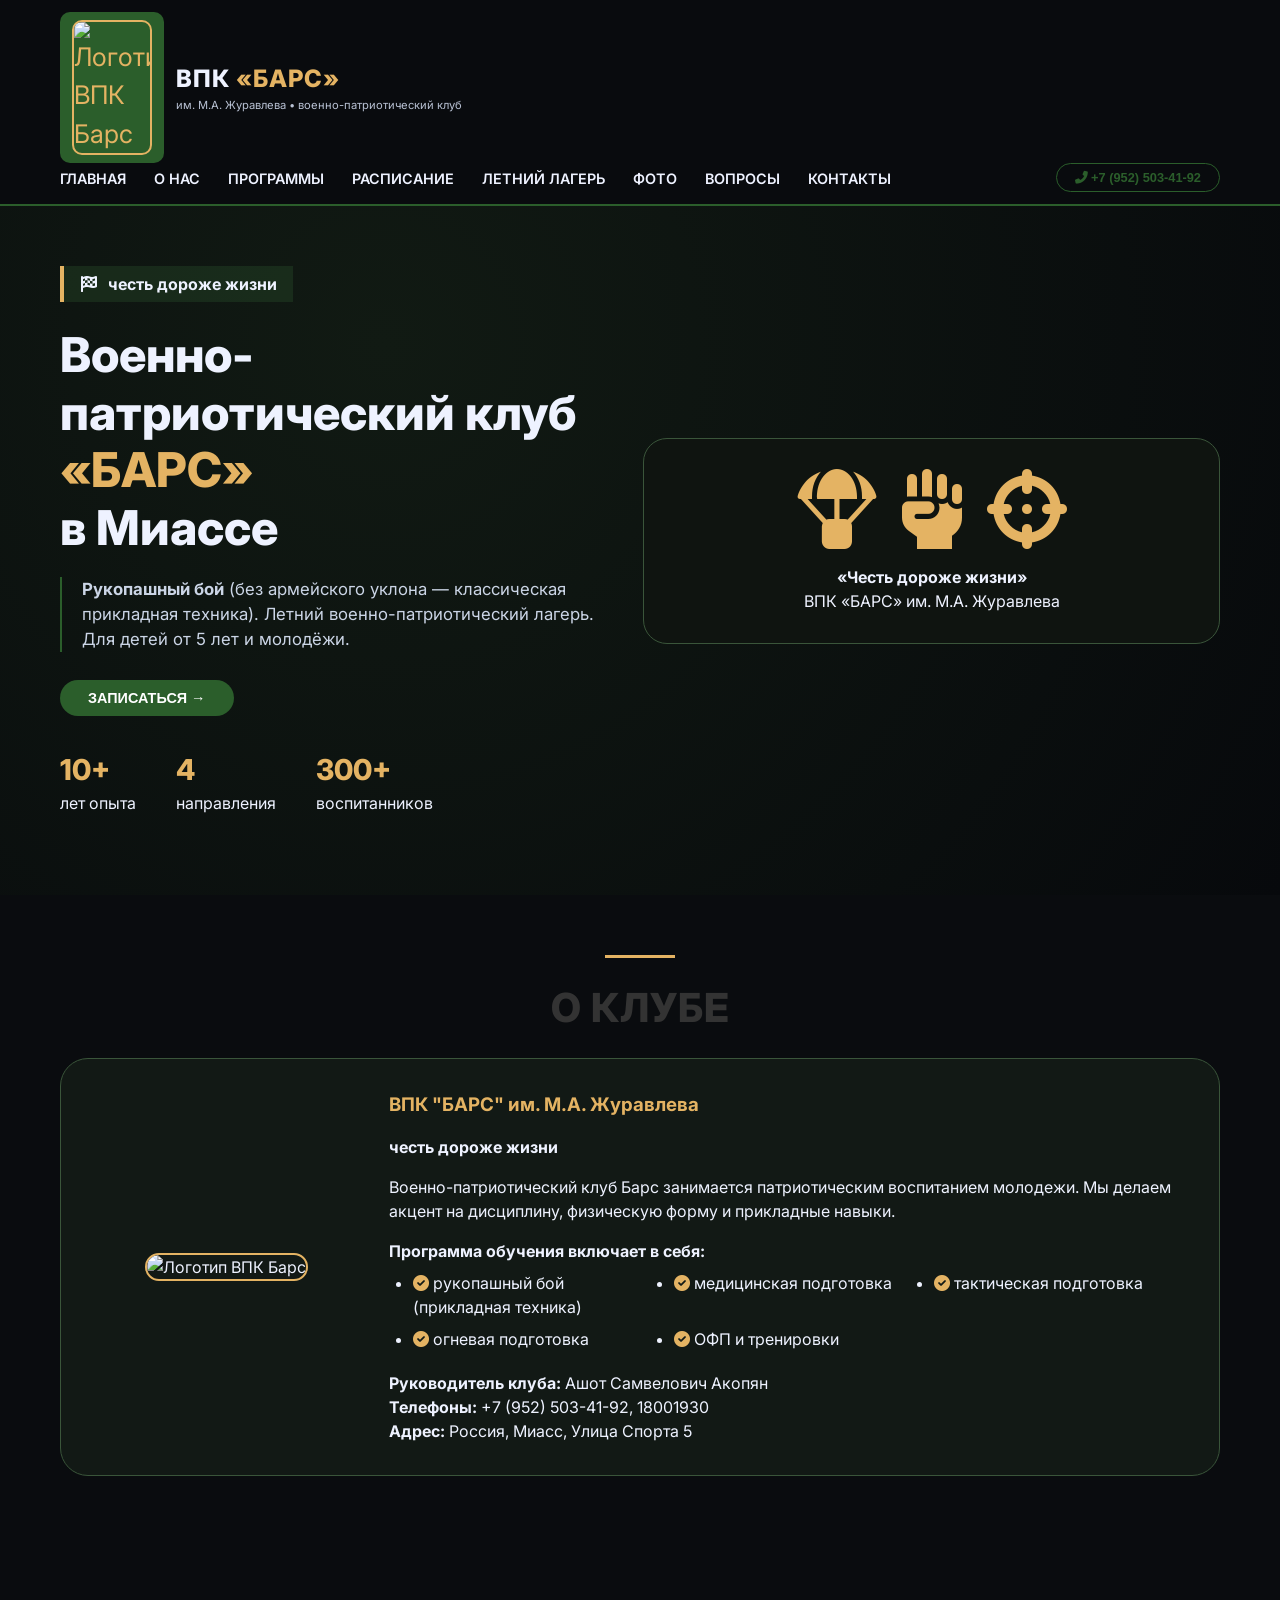
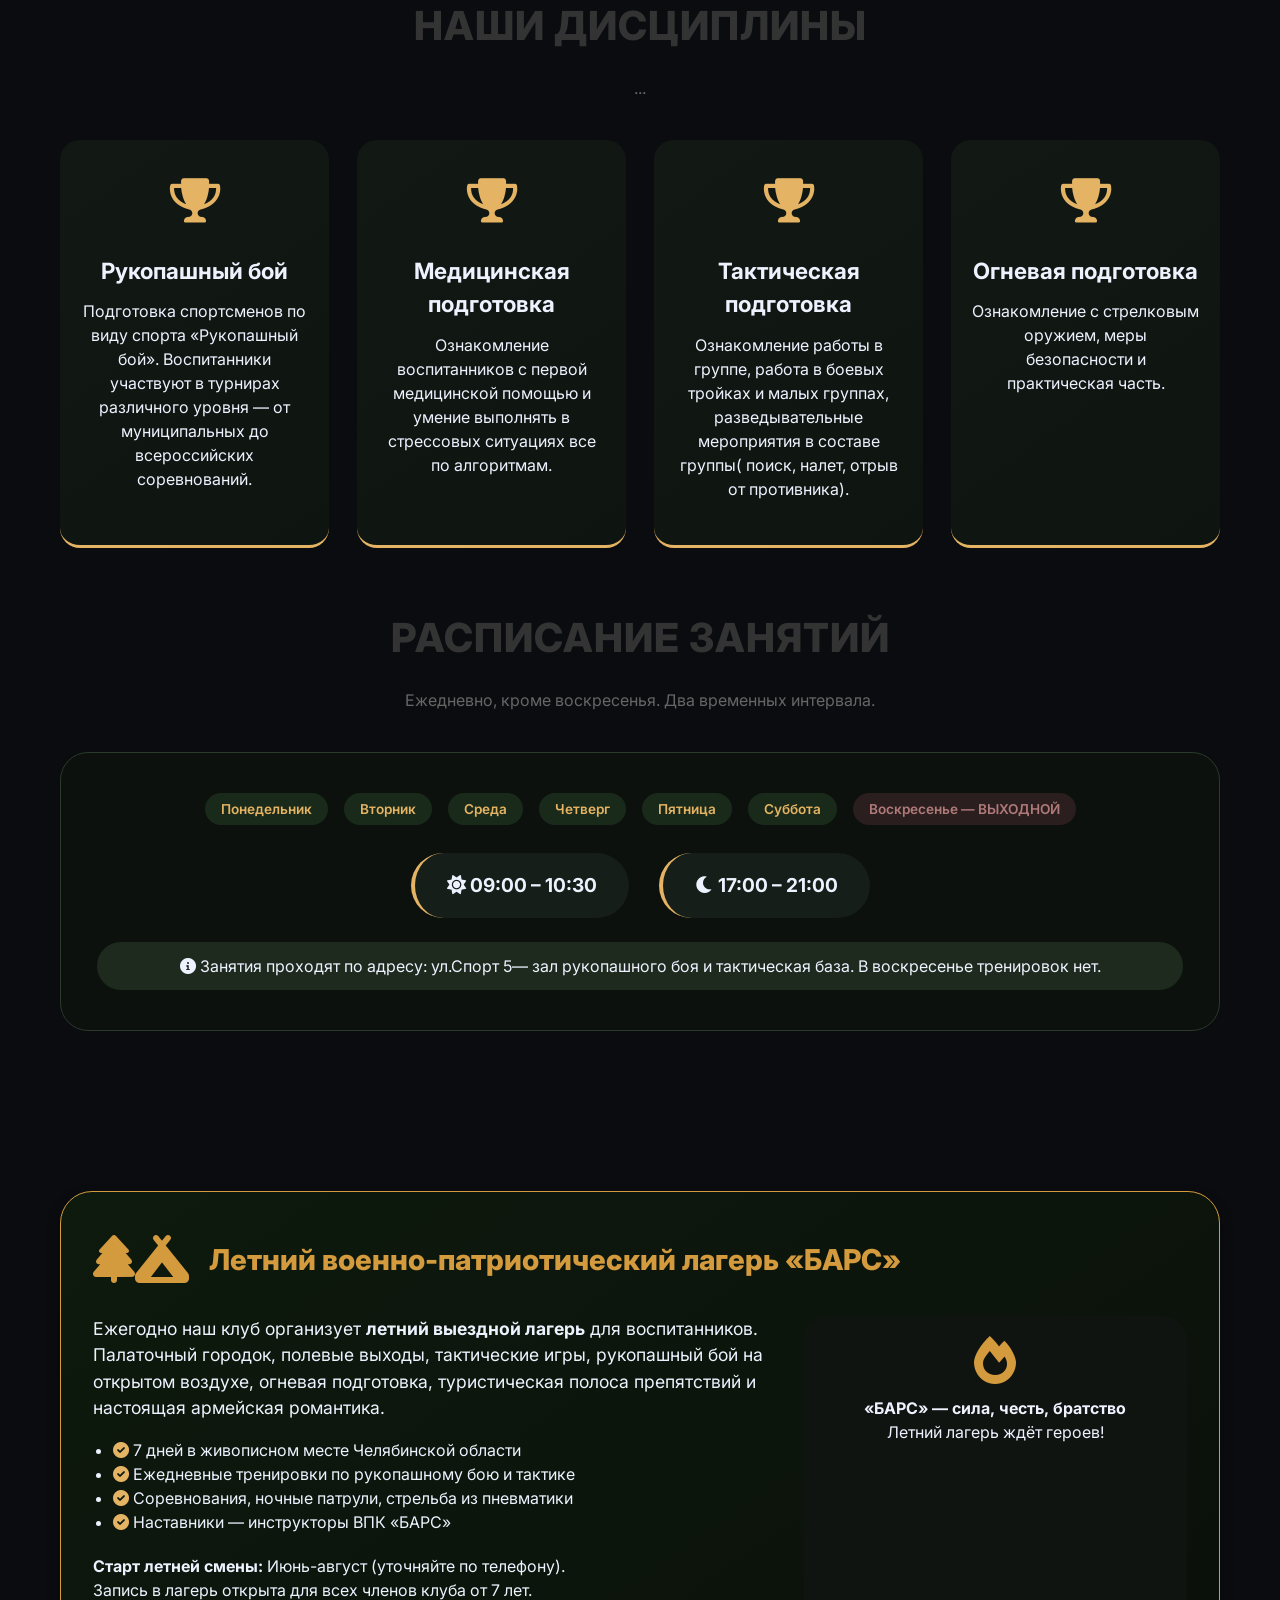
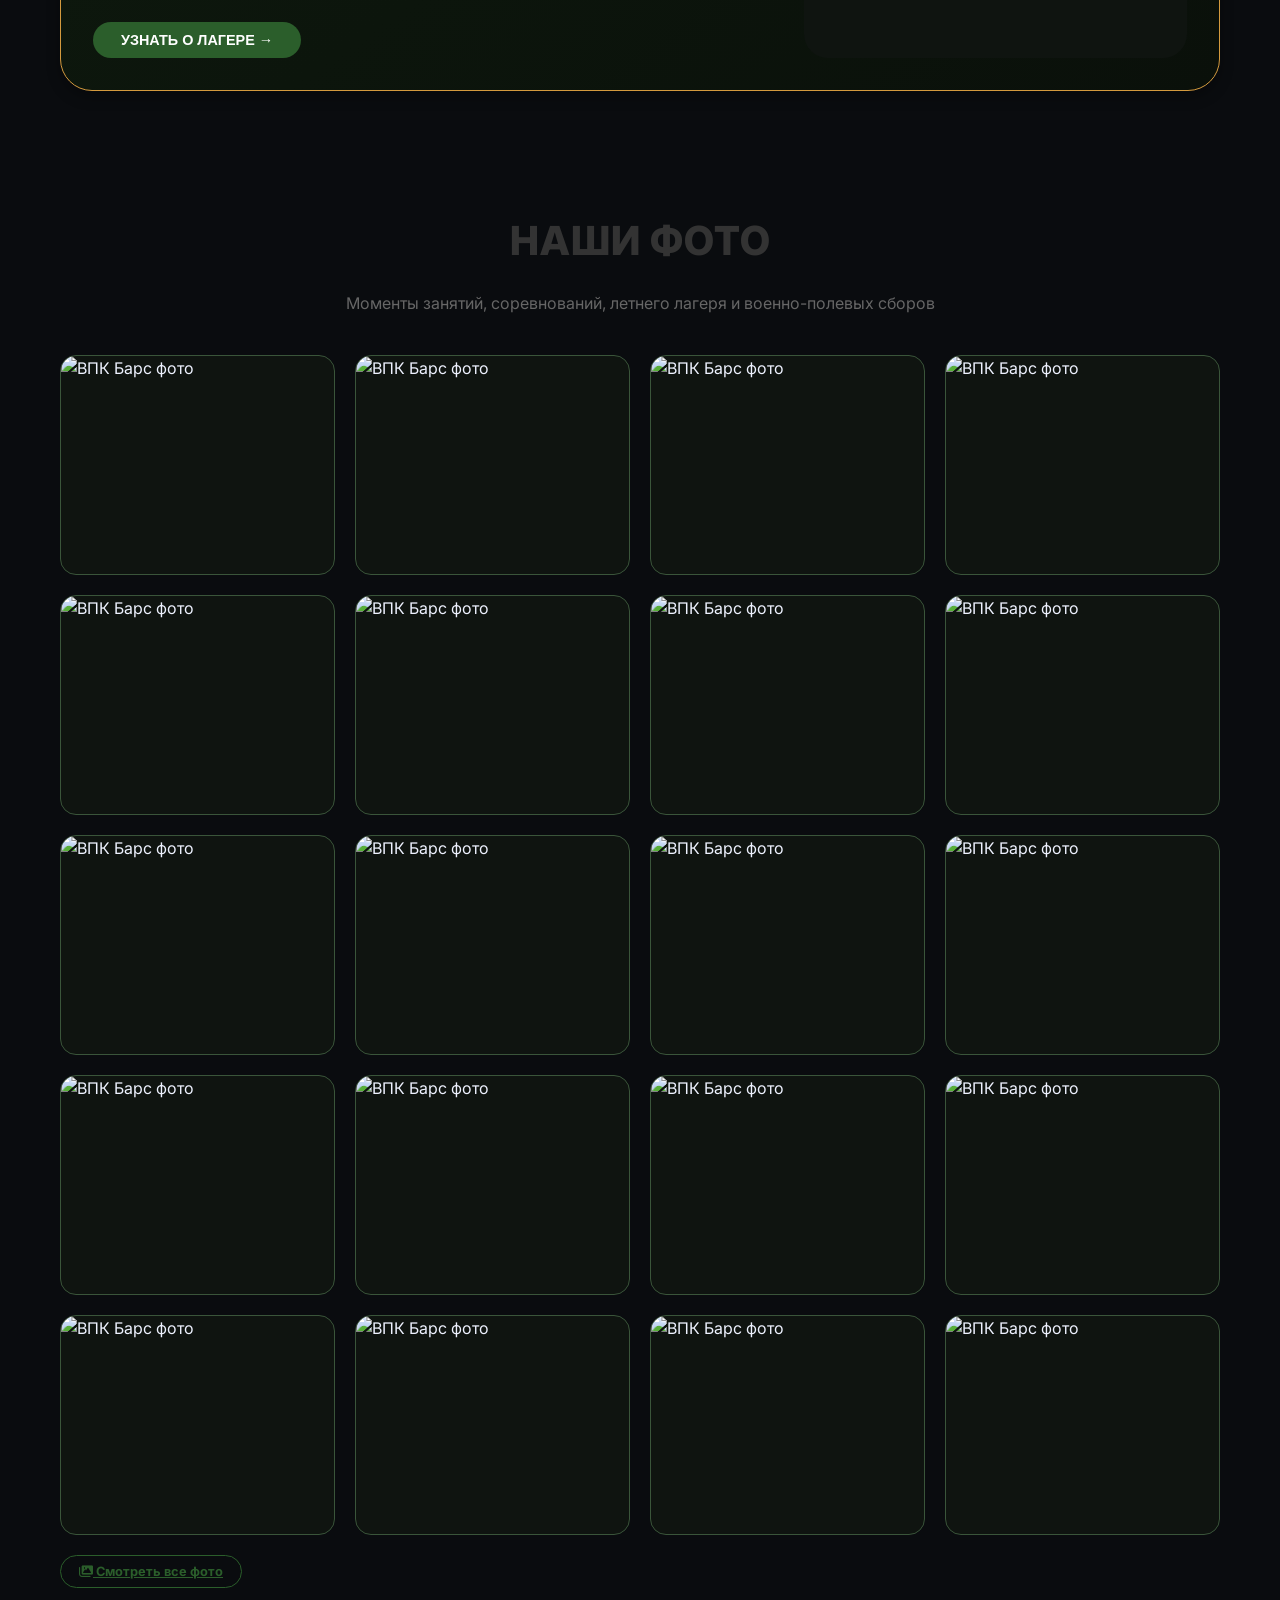
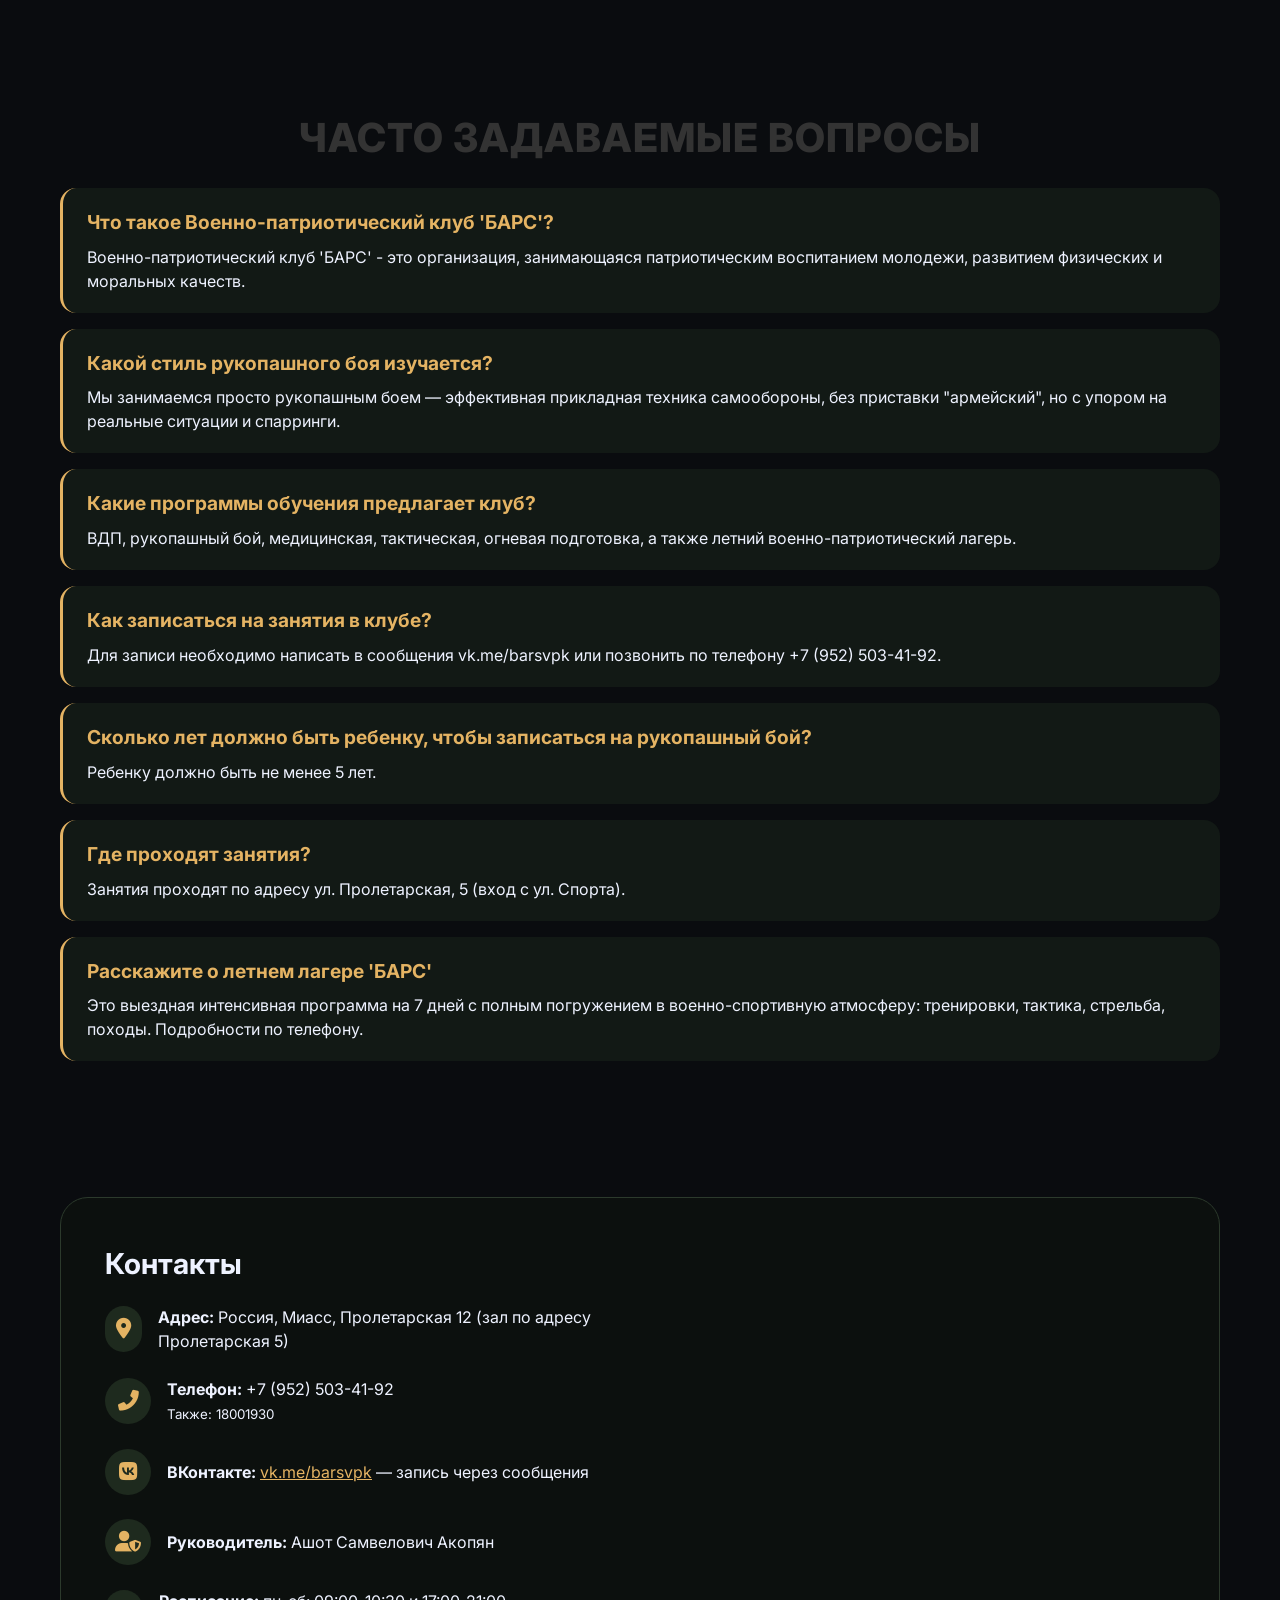
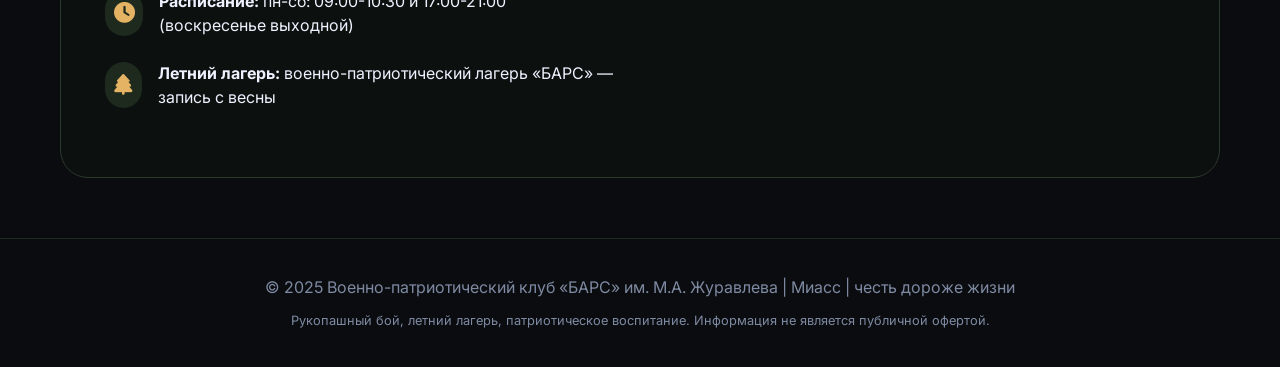
==== index.html @ 76a8f91e "Update index.html" ====
<!DOCTYPE html>
<html lang="ru">
<head>
    <meta charset="UTF-8">
    <meta name="viewport" content="width=device-width, initial-scale=1.0, user-scalable=yes">
    <title>ВПК «БАРС» им. М.А. Журавлева | Миасс | Военно-патриотический клуб</title>
    <meta name="description" content="Военно-патриотический клуб Барс в Миассе. Программа обучения: ВДП, рукопашный бой, тактика, огневая и медицинская подготовка. Летний лагерь. Для детей от 5 лет. Руководитель Ашот Самвелович Акопян.">
    <meta name="keywords" content="ВПК Барс, Миасс, патриотическое воспитание, рукопашный бой, дети, Акопян, военно-патриотический клуб, летний лагерь">
    <link rel="canonical" href="https://barsvpk.orgs.biz">
    <!-- Шрифты -->
    <link href="https://fonts.googleapis.com/css2?family=Inter:opsz,wght@14..32,300;14..32,400;14..32,500;14..32,600;14..32,700;14..32,800&family=Roboto+Condensed:wght@400;700&display=swap" rel="stylesheet">
    <!-- Font Awesome 6 -->
    <link rel="stylesheet" href="https://cdnjs.cloudflare.com/ajax/libs/font-awesome/6.0.0-beta3/css/all.min.css">
    <!-- Yandex Maps API -->
    <script src="https://api-maps.yandex.ru/2.1/?apikey=ваш-api-ключ&lang=ru_RU" type="text/javascript"></script>
    <link rel="stylesheet" href="styles.css">
</head>
<body>
    <nav class="navbar">
        <div class="container nav-flex">
            <div class="logo">
                <div class="logo-icon"><img src="https://sun1-18.userapi.com/c847217/v847217795/208c19/P6MngWzlwWE.jpg?ava=1" alt="Логотип ВПК Барс" style="max-width:80px;border-radius: 10px; border: 2px solid var(--gold);"></div>
                <div>
                    <div class="logo-text">ВПК <span>«БАРС»</span></div>
                    <small>им. М.А. Журавлева • военно-патриотический клуб</small>
                </div>
            </div>
            <ul class="nav-links">
                <li><a href="#home">Главная</a></li>
                <li><a href="#about">О нас</a></li>
                <li><a href="#programs">Программы</a></li>
                <li><a href="#schedule">Расписание</a></li>
                <li><a href="#summercamp">Летний лагерь</a></li>
                <li><a href="#gallery">Фото</a></li>
                <li><a href="#faq">Вопросы</a></li>
                <li><a href="#contacts">Контакты</a></li>
            </ul>
            <button class="btn-military" onclick="window.location.href='tel:+79525034192'"><i class="fas fa-phone-alt"></i> +7 (952) 503-41-92</button>
        </div>
    </nav>

    <main>
        <section id="home" class="hero">
            <div class="container hero-grid">
                <div class="hero-content">
                    <div class="hero-badge"><i class="fas fa-flag-checkered"></i> честь дороже жизни</div>
                    <h1>Военно-патриотический клуб <span class="gold-text">«БАРС»</span><br>в Миассе</h1>
                    <p class="hero-desc"><strong>Рукопашный бой</strong> (без армейского уклона — классическая прикладная техника). Летний военно-патриотический лагерь. Для детей от 5 лет и молодёжи.</p>
                    <button class="btn-primary" onclick="window.location.href='tel:+79525034192'">Записаться →</button>
                    <div class="hero-stats">
                        <div class="stat"><h3>10+</h3><p>лет опыта</p></div>
                        <div class="stat"><h3>4</h3><p>направления</p></div>
                        <div class="stat"><h3>300+</h3><p>воспитанников</p></div>
                    </div>
                </div>
                <div class="hero-image">
                    <i class="fas fa-parachute-box"></i>
                    <i class="fas fa-fist-raised"></i>
                    <i class="fas fa-crosshairs"></i>
                    <p style="margin-top: 16px;"><strong>«Честь дороже жизни»</strong><br>ВПК «БАРС» им. М.А. Журавлева</p>
                </div>
            </div>
        </section>

        <section id="about" class="section">
            <div class="container">
                <div class="title-deco"></div>
                <h2 class="section-title">О клубе</h2>
                <div style="background: #121915; border-radius: 28px; padding: 32px; border: 1px solid var(--border-army);">
                    <div style="display: flex; flex-wrap: wrap; gap: 30px; align-items: center;">
                        <div style="flex: 1; text-align: center;">
                            <img src="https://sun1-18.userapi.com/c847217/v847217795/208c19/P6MngWzlwWE.jpg?ava=1" alt="Логотип ВПК Барс" style="max-width: 180px; border-radius: 20px; border: 2px solid var(--gold);">
                        </div>
                        <div style="flex: 3;">
                            <h3 style="color: var(--gold); margin-bottom: 16px;">ВПК "БАРС" им. М.А. Журавлева</h3>
                            <p style="margin-bottom: 16px;"><strong>честь дороже жизни</strong></p>
                            <p>Военно-патриотический клуб Барс занимается патриотическим воспитанием молодежи. Мы делаем акцент на дисциплину, физическую форму и прикладные навыки.</p>
                            <p style="margin-top: 16px;"><strong>Программа обучения включает в себя:</strong></p>
                            <ul style="margin-left: 24px; margin-top: 8px; display: grid; grid-template-columns: repeat(auto-fit, minmax(200px,1fr)); gap: 8px;">
                                <li><i class="fas fa-check-circle" style="color: var(--gold);"></i> рукопашный бой (прикладная техника)</li>
                                <li><i class="fas fa-check-circle" style="color: var(--gold);"></i> медицинская подготовка</li>
                                <li><i class="fas fa-check-circle" style="color: var(--gold);"></i> тактическая подготовка</li>
                                <li><i class="fas fa-check-circle" style="color: var(--gold);"></i> огневая подготовка</li>
                                <li><i class="fas fa-check-circle" style="color: var(--gold);"></i> ОФП и тренировки</li>
                            </ul>
                            <p style="margin-top: 20px;"><strong>Руководитель клуба:</strong> Ашот Самвелович Акопян</p>
                            <p><strong>Телефоны:</strong> +7 (952) 503-41-92, 18001930</p>
                            <p><strong>Адрес:</strong> Россия, Миасс, Улица Спорта 5</p>
                        </div>
                    </div>
                </div>
            </div>
        </section>

        <section id="programs" class="section">
    <div class="container">
        <h2 class="section-title">Наши дисциплины</h2>
        <p class="section-sub">...</p>
        <div class="cards-grid">
           <div class="service-card" style="background: linear-gradient(145deg, #121915, #0e1410); border-bottom: 3px solid var(--gold);">
    <div class="card-icon"><i class="fas fa-trophy"></i></div>
    <h3>Рукопашный бой</h3>
    <p>Подготовка спортсменов по виду спорта «Рукопашный бой». Воспитанники участвуют в турнирах различного уровня — от муниципальных до всероссийских соревнований.</p>
    <div style="margin-top: 16px; font-size: 0.85rem; color: var(--gold);">
    </div>
</div>
<div class="service-card" style="background: linear-gradient(145deg, #121915, #0e1410); border-bottom: 3px solid var(--gold);">
    <div class="card-icon"><i class="fas fa-trophy"></i></div>
    <h3>Медицинская подготовка</h3>
    <p>Ознакомление воспитанников с первой медицинской помощью и умение выполнять в стрессовых ситуациях все по алгоритмам.</p>
    <div style="margin-top: 16px; font-size: 0.85rem; color: var(--gold);">
    </div>
</div>
<div class="service-card" style="background: linear-gradient(145deg, #121915, #0e1410); border-bottom: 3px solid var(--gold);">
    <div class="card-icon"><i class="fas fa-trophy"></i></div>
    <h3>Тактическая подготовка</h3>
    <p>Ознакомление работы в группе, работа в боевых тройках и малых группах, разведывательные мероприятия в составе группы( поиск, налет, отрыв от противника).</p>
    <div style="margin-top: 16px; font-size: 0.85rem; color: var(--gold);">
    </div>
</div>
<div class="service-card" style="background: linear-gradient(145deg, #121915, #0e1410); border-bottom: 3px solid var(--gold);">
    <div class="card-icon"><i class="fas fa-trophy"></i></div>
    <h3>Огневая подготовка</h3>
    <p>Ознакомление с стрелковым оружием, меры безопасности и практическая часть.</p>
    <div style="margin-top: 16px; font-size: 0.85rem; color: var(--gold);">
    </div>
</div>
        </div>
    </div>
</section>

        <!-- НОВОЕ РАСПИСАНИЕ: КАЖДЫЙ ДЕНЬ КРОМЕ ВОСКРЕСЕНЬЯ -->
        <section id="schedule" class="section" style="padding-top: 0;">
            <div class="container">
                <h2 class="section-title">Расписание занятий</h2>
                <p class="section-sub">Ежедневно, кроме воскресенья. Два временных интервала.</p>
                <div class="schedule">
                    <div class="schedule-days">
                        <span class="day-badge">Понедельник</span>
                        <span class="day-badge">Вторник</span>
                        <span class="day-badge">Среда</span>
                        <span class="day-badge">Четверг</span>
                        <span class="day-badge">Пятница</span>
                        <span class="day-badge">Суббота</span>
                        <span class="day-badge sunday-off">Воскресенье — ВЫХОДНОЙ</span>
                    </div>
                    <div class="schedule-timeblocks">
                        <div class="time-block"><i class="fas fa-sun"></i> 09:00 – 10:30</div>
                        <div class="time-block"><i class="fas fa-moon"></i> 17:00 – 21:00</div>
                    </div>
                    <div class="schedule-note">
                        <i class="fas fa-info-circle"></i> Занятия проходят по адресу: ул.Спорт 5— зал рукопашного боя и тактическая база. В воскресенье тренировок нет.
                    </div>
                </div>
            </div>
        </section>

        <!-- НОВЫЙ БЛОК: ЛЕТНИЙ ВОЕННО-ПАТРИОТИЧЕСКИЙ ЛАГЕРЬ "БАРС" -->
        <section id="summercamp" class="section">
            <div class="container">
                <div class="camp-card">
                    <div class="camp-header">
                        <div class="camp-icon"><i class="fas fa-tree"></i><i class="fas fa-campground"></i></div>
                        <div class="camp-title">Летний военно-патриотический лагерь «БАРС»</div>
                    </div>
                    <div style="display: flex; flex-wrap: wrap; gap: 24px;">
                        <div style="flex: 2;">
                            <p style="font-size: 1.1rem; margin-bottom: 16px;">Ежегодно наш клуб организует <strong>летний выездной лагерь</strong> для воспитанников. Палаточный городок, полевые выходы, тактические игры, рукопашный бой на открытом воздухе, огневая подготовка, туристическая полоса препятствий и настоящая армейская романтика.</p>
                            <ul style="margin-left: 20px;">
                                <li><i class="fas fa-check-circle" style="color: var(--gold);"></i> 7 дней в живописном месте Челябинской области</li>
                                <li><i class="fas fa-check-circle" style="color: var(--gold);"></i> Ежедневные тренировки по рукопашному бою и тактике</li>
                                <li><i class="fas fa-check-circle" style="color: var(--gold);"></i> Соревнования, ночные патрули, стрельба из пневматики</li>
                                <li><i class="fas fa-check-circle" style="color: var(--gold);"></i> Наставники — инструкторы ВПК «БАРС»</li>
                            </ul>
                            <p style="margin-top: 20px;"><strong>Старт летней смены:</strong> Июнь-август (уточняйте по телефону). <br>Запись в лагерь открыта для всех членов клуба от 7 лет.</p>
                            <button class="btn-primary" style="margin-top: 20px;" onclick="window.location.href='tel:+79525034192'">Узнать о лагере →</button>
                        </div>
                        <div style="flex: 1; background: #0f1410; border-radius: 24px; padding: 20px; text-align: center;">
                            <i class="fas fa-fire" style="font-size: 3rem; color: var(--camp-accent);"></i>
                            <p style="margin-top: 12px;"><strong>«БАРС» — сила, честь, братство</strong><br>Летний лагерь ждёт героев!</p>
                        </div>
                    </div>
                </div>
            </div>
        </section>

        <!-- Галерея -->
        <section id="gallery" class="section">
            <div class="container">
                <h2 class="section-title">Наши фото</h2>
                <p class="section-sub">Моменты занятий, соревнований, летнего лагеря и военно-полевых сборов</p>
                <div class="gallery-grid" id="galleryGrid"></div>
                <a href="gallery.html" class="btn-military" style="margin-top: 20px; display: inline-block;">
                <i class="fas fa-images"></i> Смотреть все фото
            </a>
            </div>
        </section>

        <!-- FAQ обновленный -->
        <section id="faq" class="section">
            <div class="container">
                <h2 class="section-title">Часто задаваемые вопросы</h2>
                <div class="faq-item"><h3>Что такое Военно-патриотический клуб 'БАРС'?</h3><p>Военно-патриотический клуб 'БАРС' - это организация, занимающаяся патриотическим воспитанием молодежи, развитием физических и моральных качеств.</p></div>
                <div class="faq-item"><h3>Какой стиль рукопашного боя изучается?</h3><p>Мы занимаемся просто рукопашным боем — эффективная прикладная техника самообороны, без приставки "армейский", но с упором на реальные ситуации и спарринги.</p></div>
                <div class="faq-item"><h3>Какие программы обучения предлагает клуб?</h3><p>ВДП, рукопашный бой, медицинская, тактическая, огневая подготовка, а также летний военно-патриотический лагерь.</p></div>
                <div class="faq-item"><h3>Как записаться на занятия в клубе?</h3><p>Для записи необходимо написать в сообщения vk.me/barsvpk или позвонить по телефону +7 (952) 503-41-92.</p></div>
                <div class="faq-item"><h3>Сколько лет должно быть ребенку, чтобы записаться на рукопашный бой?</h3><p>Ребенку должно быть не менее 5 лет.</p></div>
                <div class="faq-item"><h3>Где проходят занятия?</h3><p>Занятия проходят по адресу ул. Пролетарская, 5 (вход с ул. Спорта).</p></div>
                <div class="faq-item"><h3>Расскажите о летнем лагере 'БАРС'</h3><p>Это выездная интенсивная программа на 7 дней с полным погружением в военно-спортивную атмосферу: тренировки, тактика, стрельба, походы. Подробности по телефону.</p></div>
            </div>
        </section>

        <!-- Контакты и карта -->
        <section id="contacts" class="section">
            <div class="container">
                <div class="contact-flex">
                    <div class="contact-info">
                        <h2 style="font-size: 1.8rem; margin-bottom: 20px;">Контакты</h2>
                        <div class="contact-item"><div class="contact-icon"><i class="fas fa-map-marker-alt"></i></div><div><strong>Адрес:</strong> Россия, Миасс, Пролетарская 12 (зал по адресу Пролетарская 5)</div></div>
                        <div class="contact-item"><div class="contact-icon"><i class="fas fa-phone-alt"></i></div><div><strong>Телефон:</strong> +7 (952) 503-41-92<br><small>Также: 18001930</small></div></div>
                        <div class="contact-item"><div class="contact-icon"><i class="fab fa-vk"></i></div><div><strong>ВКонтакте:</strong> <a href="https://vk.me/barsvpk" style="color: var(--gold);">vk.me/barsvpk</a> — запись через сообщения</div></div>
                        <div class="contact-item"><div class="contact-icon"><i class="fas fa-user-shield"></i></div><div><strong>Руководитель:</strong> Ашот Самвелович Акопян</div></div>
                        <div class="contact-item"><div class="contact-icon"><i class="fas fa-clock"></i></div><div><strong>Расписание:</strong> пн-сб: 09:00-10:30 и 17:00-21:00 (воскресенье выходной)</div></div>
                        <div class="contact-item"><div class="contact-icon"><i class="fas fa-tree"></i></div><div><strong>Летний лагерь:</strong> военно-патриотический лагерь «БАРС» — запись с весны</div></div>
                    </div>
                    <div class="contact-map" id="map" style="height: 350px; border-radius: 20px;"></div>
                </div>
            </div>
        </section>
    </main>

    <footer>
        <div class="container">
            <p>© 2025 Военно-патриотический клуб «БАРС» им. М.А. Журавлева | Миасс | честь дороже жизни</p>
            <p style="margin-top: 12px; font-size: 0.8rem;">Рукопашный бой, летний лагерь, патриотическое воспитание. Информация не является публичной офертой.</p>
        </div>
    </footer>

    <script>
        // Галерея (все фото из оригинального списка)
        const galleryImages = [
            "https://pp.userapi.com/c858024/v858024691/21e31/8T6A7CgLhog.jpg",
            "https://pp.userapi.com/c858024/v858024691/21e22/U_ZniGU8PJw.jpg",
            "https://pp.userapi.com/c858024/v858024691/21e0e/MvfDYXOR0ac.jpg",
            "https://pp.userapi.com/c858024/v858024691/21e04/JryO261KmKA.jpg",
            "https://pp.userapi.com/c858024/v858024691/21dfa/LzP_5OBSnX4.jpg",
            "https://pp.userapi.com/c858024/v858024691/21df0/NPpAgWiuAY0.jpg",
            "https://pp.userapi.com/c858024/v858024691/21de6/QlSqgzKjM-A.jpg",
            "https://pp.userapi.com/c858024/v858024691/21ddc/cNFhZtcEJI0.jpg",
            "https://pp.userapi.com/c858024/v858024691/21dd2/8ihrWN1zw4M.jpg",
            "https://pp.userapi.com/c858024/v858024691/21dc8/pMXI7BbFOaw.jpg",
            "https://pp.userapi.com/c858024/v858024691/21db4/QZbpqdiAEu0.jpg",
            "https://pp.userapi.com/c858024/v858024691/21daa/e9CsaCNu_Rk.jpg",
            "https://pp.userapi.com/c858024/v858024691/21da0/3Rj7ijJ8iGI.jpg",
            "https://pp.userapi.com/c858024/v858024691/21d96/-Ujg6aup-ok.jpg",
            "https://pp.userapi.com/c858024/v858024691/21d8c/6kOpsx3anko.jpg",
            "https://pp.userapi.com/c858024/v858024691/21d82/DqEw0aCjOxU.jpg",
            "https://pp.userapi.com/c858024/v858024691/21d78/ctvcw7wIMFs.jpg",
            "https://pp.userapi.com/c858024/v858024691/21d6e/OVOEAv6S38E.jpg",
            "https://pp.userapi.com/c858024/v858024691/21d64/KcHCn-cOtzo.jpg",
            "https://pp.userapi.com/c858024/v858024691/21d5a/29UK_ounDmo.jpg"
        ];

        const galleryContainer = document.getElementById('galleryGrid');
        if (galleryContainer) {
            galleryImages.forEach(src => {
                const item = document.createElement('div');
                item.className = 'gallery-item';
                const img = document.createElement('img');
                img.src = src;
                img.alt = 'ВПК Барс фото';
                img.loading = 'lazy';
                item.appendChild(img);
                galleryContainer.appendChild(item);
            });
        }

        // Яндекс Карта
        ymaps.ready(init);
        function init() {
            var myMap = new ymaps.Map("map", {
                center: [55.0254, 60.1087],
                zoom: 15,
                controls: ['zoomControl', 'fullscreenControl']
            });
            var placemark = new ymaps.Placemark([55.0254, 60.1087], {
                balloonContent: '<strong>ВПК «БАРС»</strong><br>Россия, Миасс, Пролетарская 12<br>Тел: +7 (952) 503-41-92<br>Занятия рукопашный бой + лагерь'
            }, {
                preset: 'islands#redDotIcon'
            });
            myMap.geoObjects.add(placemark);
        }

        // Плавная навигация с учетом новых якорей
        document.querySelectorAll('.nav-links a, .btn-primary').forEach(anchor => {
            anchor.addEventListener('click', function(e) {
                const hash = this.getAttribute('href');
                if (hash && hash.startsWith('#') && hash !== '#') {
                    e.preventDefault();
                    const target = document.querySelector(hash);
                    if (target) target.scrollIntoView({ behavior: 'smooth' });
                }
            });
        });
    </script>
</body>
</html>
---- styles.css ----
* {
            margin: 0;
            padding: 0;
            box-sizing: border-box;
        }

        body {
            font-family: 'Inter', sans-serif;
            background-color: #0a0c0f;
            color: #eef2ff;
            line-height: 1.5;
            scroll-behavior: smooth;
        }

        :root {
            --army-green: #2b5e2b;
            --army-dark: #1a2a1a;
            --gold: #e4b363;
            --badge-bg: #111a11;
            --border-army: #3a553a;
            --patriot-red: #b13e3e;
            --light-text: #cbd5e6;
            --camp-accent: #d49a3e;
        }

        .container {
            max-width: 1280px;
            margin: 0 auto;
            padding: 0 24px;
        }

        body::before {
            content: "";
            position: fixed;
            top: 0;
            left: 0;
            width: 100%;
            height: 100%;
            background-image: url('data:image/svg+xml;utf8,<svg xmlns="http://www.w3.org/2000/svg" viewBox="0 0 200 200" opacity="0.02"><path fill="none" stroke="%236b8e23" stroke-width="0.8" d="M40 20 L60 40 L40 60 L20 40 Z M150 130 L170 150 L150 170 L130 150 Z M90 80 L110 100 L90 120 L70 100 Z"/><circle cx="140" cy="40" r="10" stroke="%23808080" fill="none" stroke-width="0.6"/></svg>');
            background-repeat: repeat;
            pointer-events: none;
            z-index: -1;
        }

        .navbar {
            background: rgba(10, 12, 15, 0.96);
            backdrop-filter: blur(12px);
            border-bottom: 2px solid var(--army-green);
            padding: 12px 0;
            position: sticky;
            top: 0;
            z-index: 100;
        }

        .nav-flex {
            display: flex;
            justify-content: space-between;
            align-items: center;
            flex-wrap: wrap;
        }

        .logo {
            display: flex;
            align-items: center;
            gap: 12px;
        }
        .logo-icon {
            background: var(--army-green);
            padding: 8px 12px;
            border-radius: 10px;
            font-size: 1.6rem;
            color: var(--gold);
        }
        .logo-text {
            font-size: 1.5rem;
            font-weight: 800;
            letter-spacing: 1px;
        }
        .logo-text span {
            color: var(--gold);
        }
        .logo small {
            display: block;
            font-size: 0.7rem;
            font-weight: 400;
            color: #b9c2d4;
        }

        .nav-links {
            display: flex;
            gap: 28px;
            list-style: none;
        }
        .nav-links a {
            text-decoration: none;
            color: #eef2ff;
            font-weight: 600;
            transition: 0.2s;
            font-size: 0.9rem;
            text-transform: uppercase;
        }
        .nav-links a:hover {
            color: var(--gold);
            border-bottom: 1px solid var(--gold);
        }

        .btn-military {
            border: 1.5px solid var(--army-green);
            background: transparent;
            padding: 6px 18px;
            border-radius: 30px;
            color: var(--army-green);
            font-weight: 700;
            transition: 0.25s;
            cursor: pointer;
            font-size: 0.8rem;
        }
        .btn-military:hover {
            background: var(--army-green);
            color: white;
        }
        .btn-primary {
            background: var(--army-green);
            border: none;
            padding: 10px 28px;
            font-weight: 700;
            font-size: 0.9rem;
            color: white;
            cursor: pointer;
            transition: 0.2s;
            border-radius: 30px;
            text-transform: uppercase;
        }
        .btn-primary:hover {
            background: #1f471f;
            transform: scale(1.02);
        }

        .hero {
            padding: 60px 0 80px;
            background: radial-gradient(circle at 30% 20%, #111a13, #07090c);
        }
        .hero-grid {
            display: flex;
            align-items: center;
            gap: 48px;
            flex-wrap: wrap;
        }
        .hero-content {
            flex: 1;
        }
        .hero-badge {
            display: inline-flex;
            align-items: center;
            gap: 10px;
            background: rgba(46,90,46,0.3);
            padding: 6px 16px;
            border-left: 4px solid var(--gold);
            font-weight: 700;
            margin-bottom: 24px;
        }
        .hero-content h1 {
            font-size: 3rem;
            font-weight: 800;
            line-height: 1.2;
            margin-bottom: 20px;
        }
        .gold-text {
            color: var(--gold);
        }
        .hero-desc {
            font-size: 1.05rem;
            color: var(--light-text);
            margin-bottom: 28px;
            border-left: 2px solid var(--army-green);
            padding-left: 20px;
        }
        .hero-stats {
            display: flex;
            gap: 40px;
            margin-top: 32px;
        }
        .stat h3 {
            font-size: 1.8rem;
            font-weight: 800;
            color: var(--gold);
        }
        .hero-image {
            flex: 1;
            background: #0f1410;
            border-radius: 24px;
            padding: 30px 20px;
            text-align: center;
            border: 1px solid var(--border-army);
        }
        .hero-image i {
            font-size: 5rem;
            margin: 0 8px;
            color: var(--gold);
        }

        .section {
            padding: 70px 0;
        }
        .section-title {
            text-align: center;
            font-size: 2rem;
            font-weight: 800;
            margin-bottom: 16px;
            text-transform: uppercase;
            letter-spacing: 1px;
        }
        .section-sub {
            text-align: center;
            color: #9ca3af;
            margin-bottom: 48px;
            max-width: 700px;
            margin-left: auto;
            margin-right: auto;
        }
        .title-deco {
            width: 70px;
            height: 3px;
            background: var(--gold);
            margin: 0 auto 20px;
        }

        .cards-grid {
            display: grid;
            grid-template-columns: repeat(auto-fit, minmax(260px, 1fr));
            gap: 28px;
        }
        .service-card {
            background: #121915;
            border-radius: 20px;
            padding: 28px 20px;
            text-align: center;
            transition: 0.2s;
            border-bottom: 3px solid var(--army-green);
        }
        .service-card:hover {
            transform: translateY(-5px);
            border-bottom-color: var(--gold);
        }
        .card-icon {
            font-size: 2.8rem;
            color: var(--gold);
            margin-bottom: 18px;
        }
        .service-card h3 {
            font-size: 1.4rem;
            margin-bottom: 12px;
        }

        .schedule {
            background: #0c110e;
            border-radius: 28px;
            padding: 40px 36px;
            border: 1px solid #2c3a2c;
        }
        .schedule-days {
            display: flex;
            flex-wrap: wrap;
            gap: 16px;
            justify-content: center;
            margin-bottom: 28px;
        }
        .day-badge {
            background: #1a2a1a;
            padding: 6px 16px;
            border-radius: 40px;
            font-weight: 600;
            font-size: 0.85rem;
            color: var(--gold);
        }
        .day-badge.sunday-off {
            background: #2a1e1e;
            color: #b17a7a;
        }
        .schedule-timeblocks {
            display: flex;
            flex-wrap: wrap;
            justify-content: center;
            gap: 30px;
            margin-top: 20px;
        }
        .time-block {
            background: #151e18;
            padding: 18px 32px;
            border-radius: 60px;
            border-left: 4px solid var(--gold);
            font-weight: 700;
            font-size: 1.2rem;
        }
        .schedule-note {
            margin-top: 24px;
            background: #1e2a1e;
            border-radius: 30px;
            padding: 12px;
            text-align: center;
        }
        .camp-card {
            background: linear-gradient(145deg, #0e1a0e, #0a100a);
            border-radius: 32px;
            padding: 32px;
            margin-top: 40px;
            border: 1px solid var(--camp-accent);
            box-shadow: 0 6px 14px rgba(0,0,0,0.3);
        }
        .camp-header {
            display: flex;
            align-items: center;
            gap: 20px;
            flex-wrap: wrap;
            margin-bottom: 20px;
        }
        .camp-icon {
            font-size: 3rem;
            color: var(--camp-accent);
        }
        .camp-title {
            font-size: 1.8rem;
            font-weight: 800;
            color: var(--camp-accent);
        }

        .gallery-grid {
            display: grid;
            grid-template-columns: repeat(auto-fill, minmax(240px, 1fr));
            gap: 20px;
            margin-top: 30px;
        }
        .gallery-item {
            background: #0f1410;
            border-radius: 16px;
            overflow: hidden;
            border: 1px solid var(--border-army);
            transition: 0.2s;
            aspect-ratio: 1 / 0.8;
        }
        .gallery-item img {
            width: 100%;
            height: 100%;
            object-fit: cover;
            transition: 0.3s;
        }
        .gallery-item:hover img {
            transform: scale(1.03);
        }

        .contact-flex {
            display: flex;
            flex-wrap: wrap;
            gap: 48px;
            background: #0c100e;
            border-radius: 28px;
            padding: 44px;
            border: 1px solid #2c3a2c;
        }
        .contact-info {
            flex: 1;
        }
        .contact-map {
            flex: 1;
            min-height: 300px;
            border-radius: 20px;
            overflow: hidden;
        }
        .contact-item {
            display: flex;
            align-items: center;
            gap: 16px;
            margin-bottom: 24px;
        }
        .contact-icon {
            width: 46px;
            height: 46px;
            background: #1e2a1e;
            display: flex;
            align-items: center;
            justify-content: center;
            border-radius: 30px;
            font-size: 1.3rem;
            color: var(--gold);
        }

        .faq-item {
            background: #121915;
            border-radius: 16px;
            padding: 20px 24px;
            margin-bottom: 16px;
            border-left: 3px solid var(--gold);
        }
        .faq-item h3 {
            font-size: 1.2rem;
            margin-bottom: 8px;
            color: var(--gold);
        }

        footer {
            border-top: 1px solid #1f2a1f;
            padding: 36px 0;
            text-align: center;
            color: #7e8aa2;
        }

        @media (max-width: 768px) {
            .hero-content h1 { font-size: 2rem; }
            .nav-flex { flex-direction: column; gap: 12px; }
            .nav-links { gap: 18px; flex-wrap: wrap; justify-content: center; }
            .contact-flex { padding: 24px; }
            .time-block { padding: 12px 20px; font-size: 1rem; }
        }
        /* Стили для галереи */
.gallery-grid,
.photos_container {
    display: grid;
    grid-template-columns: repeat(auto-fill, minmax(250px, 1fr));
    gap: 20px;
    margin-top: 30px;
}

/* Стили для отдельных фото */
.photos_row {
    position: relative;
    background-size: cover;
    background-position: center;
    background-repeat: no-repeat;
    border-radius: 10px;
    overflow: hidden;
    transition: transform 0.3s ease, box-shadow 0.3s ease;
    cursor: pointer;
    aspect-ratio: 4 / 3; /* Фиксированное соотношение сторон */
}

.photos_row:hover {
    transform: scale(1.05);
    box-shadow: 0 10px 20px rgba(0,0,0,0.2);
}

.photos_row a {
    position: absolute;
    top: 0;
    left: 0;
    width: 100%;
    height: 100%;
    display: block;
}

/* Адаптивность для мобильных устройств */
@media (max-width: 768px) {
    .gallery-grid,
    .photos_container {
        grid-template-columns: repeat(auto-fill, minmax(150px, 1fr));
        gap: 15px;
    }
}

@media (max-width: 480px) {
    .gallery-grid,
    .photos_container {
        grid-template-columns: repeat(auto-fill, minmax(120px, 1fr));
        gap: 10px;
    }
}

/* Опционально: стили для секции галереи */
.section {
    padding: 60px 0;
}

.section-title {
    text-align: center;
    margin-bottom: 20px;
    font-size: 2.5rem;
    color: #333;
}

.section-sub {
    text-align: center;
    margin-bottom: 40px;
    color: #666;
}

.container {
    max-width: 1200px;
    margin: 0 auto;
    padding: 0 20px;
}

.modal-photo {
    position: fixed;
    top: 0;
    left: 0;
    width: 100%;
    height: 100%;
    background: rgba(0,0,0,0.95);
    z-index: 10000;
    display: flex;
    align-items: center;
    justify-content: center;
    cursor: pointer;
    opacity: 0;
    transition: opacity 0.3s ease;
}

.modal-photo.active {
    opacity: 1;
}

.modal-photo img {
    max-width: 90%;
    max-height: 90%;
    object-fit: contain;
    border-radius: 10px;
    transform: scale(0.9);
    transition: transform 0.3s ease;
}

.modal-photo.active img {
    transform: scale(1);
}

.modal-close {
    position: absolute;
    top: 20px;
    right: 30px;
    color: white;
    font-size: 40px;
    cursor: pointer;
    font-weight: bold;
}
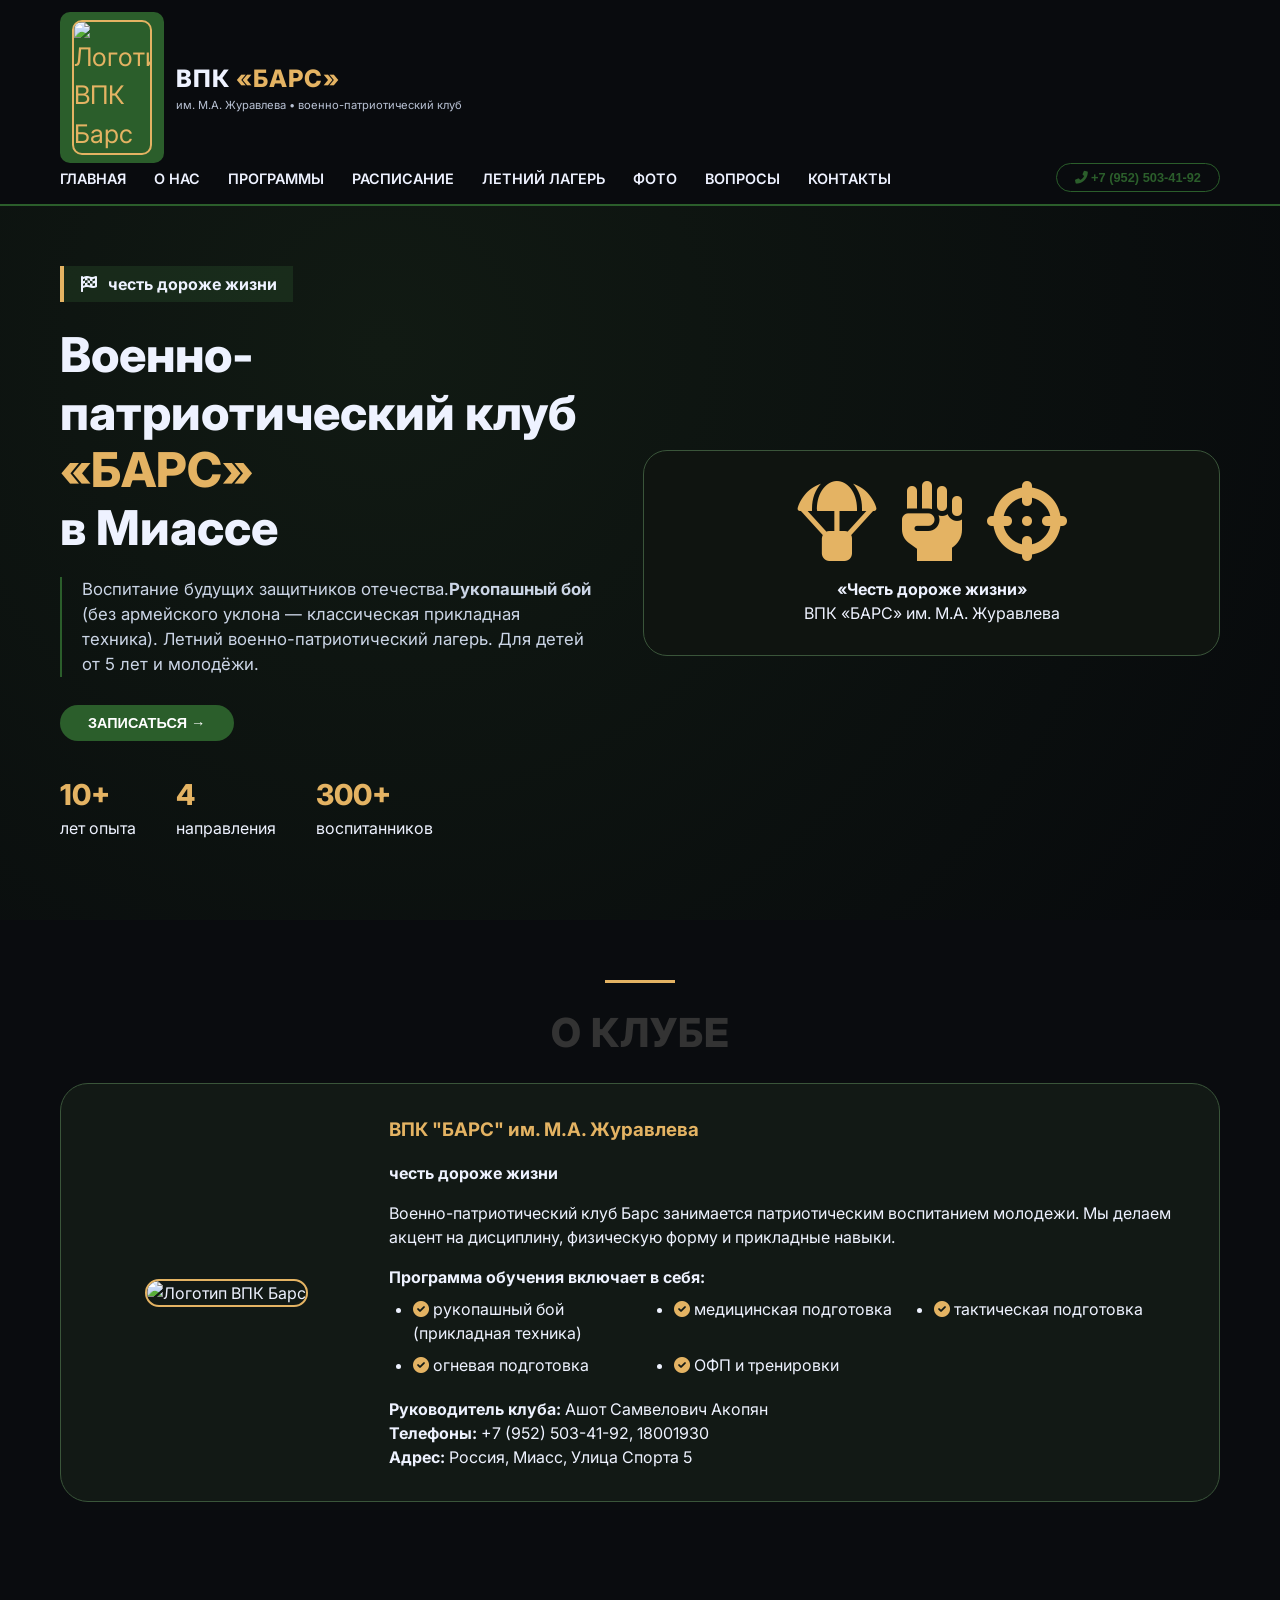
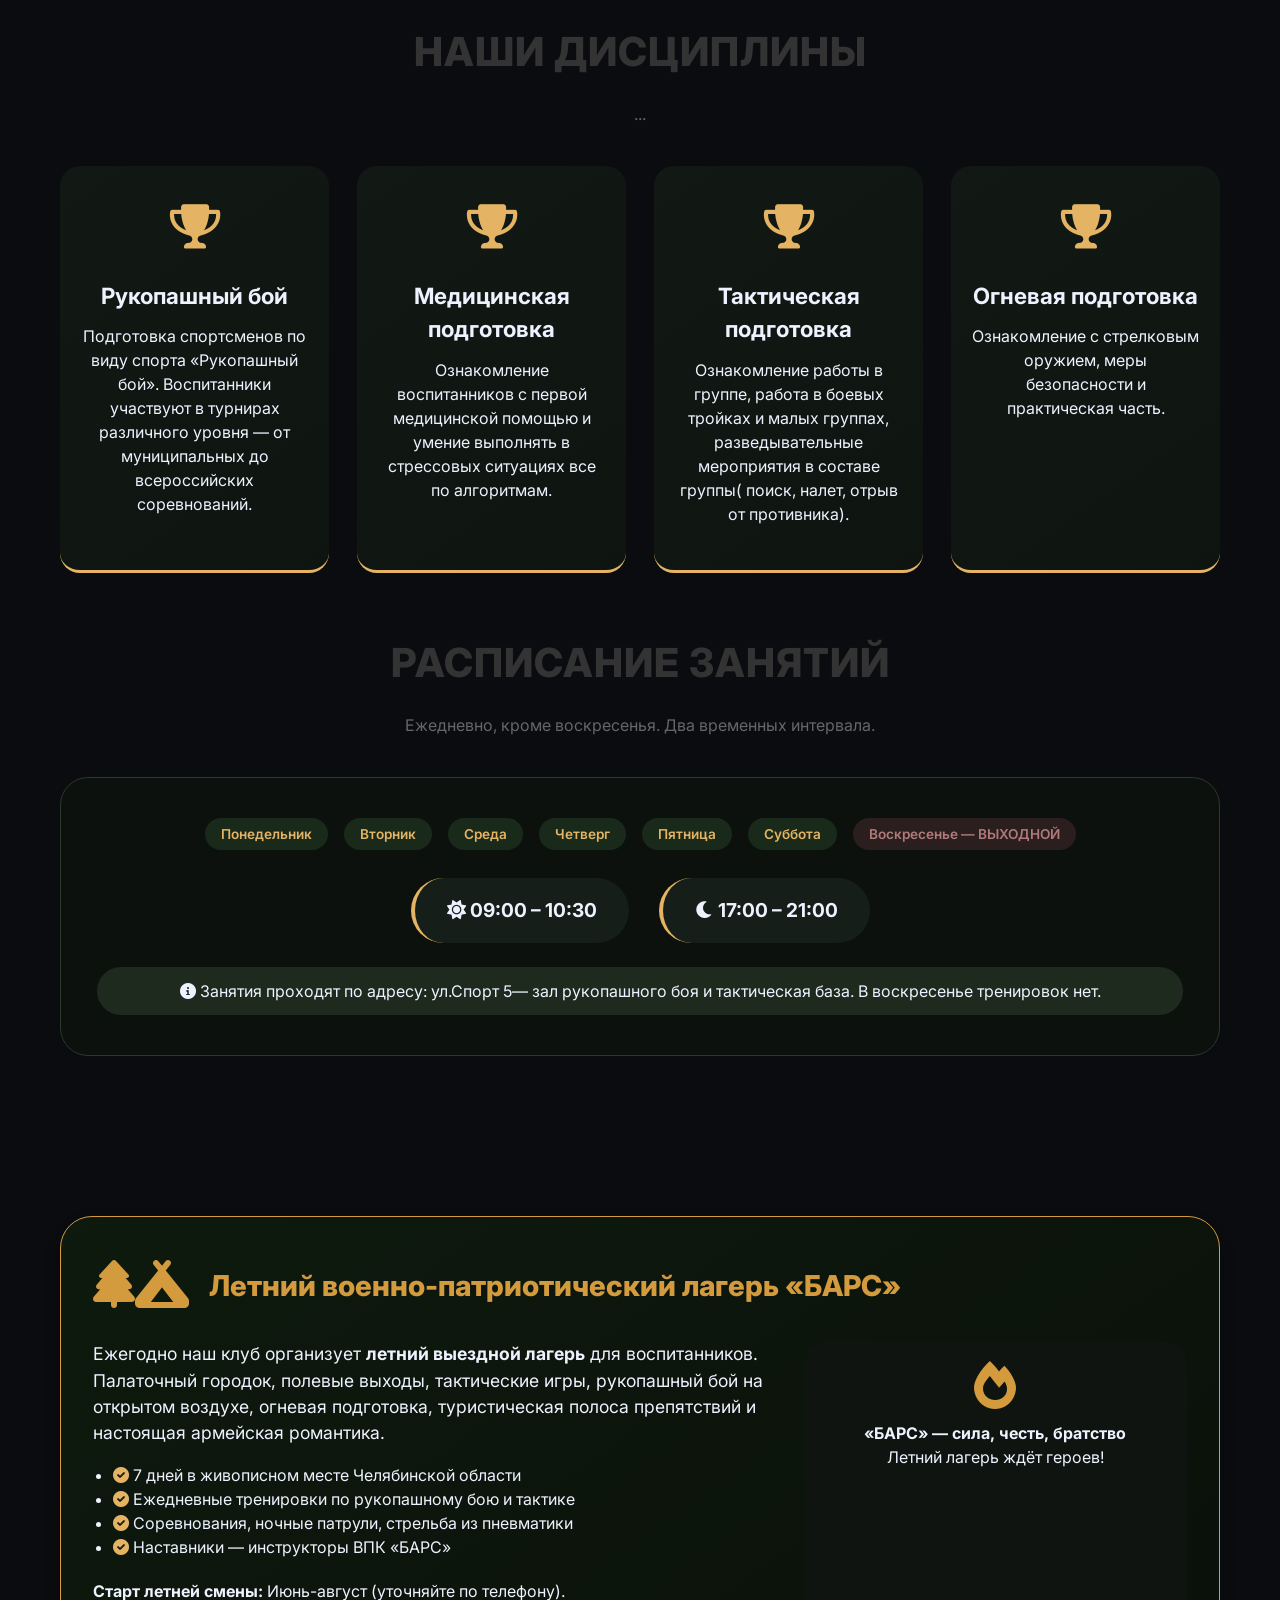
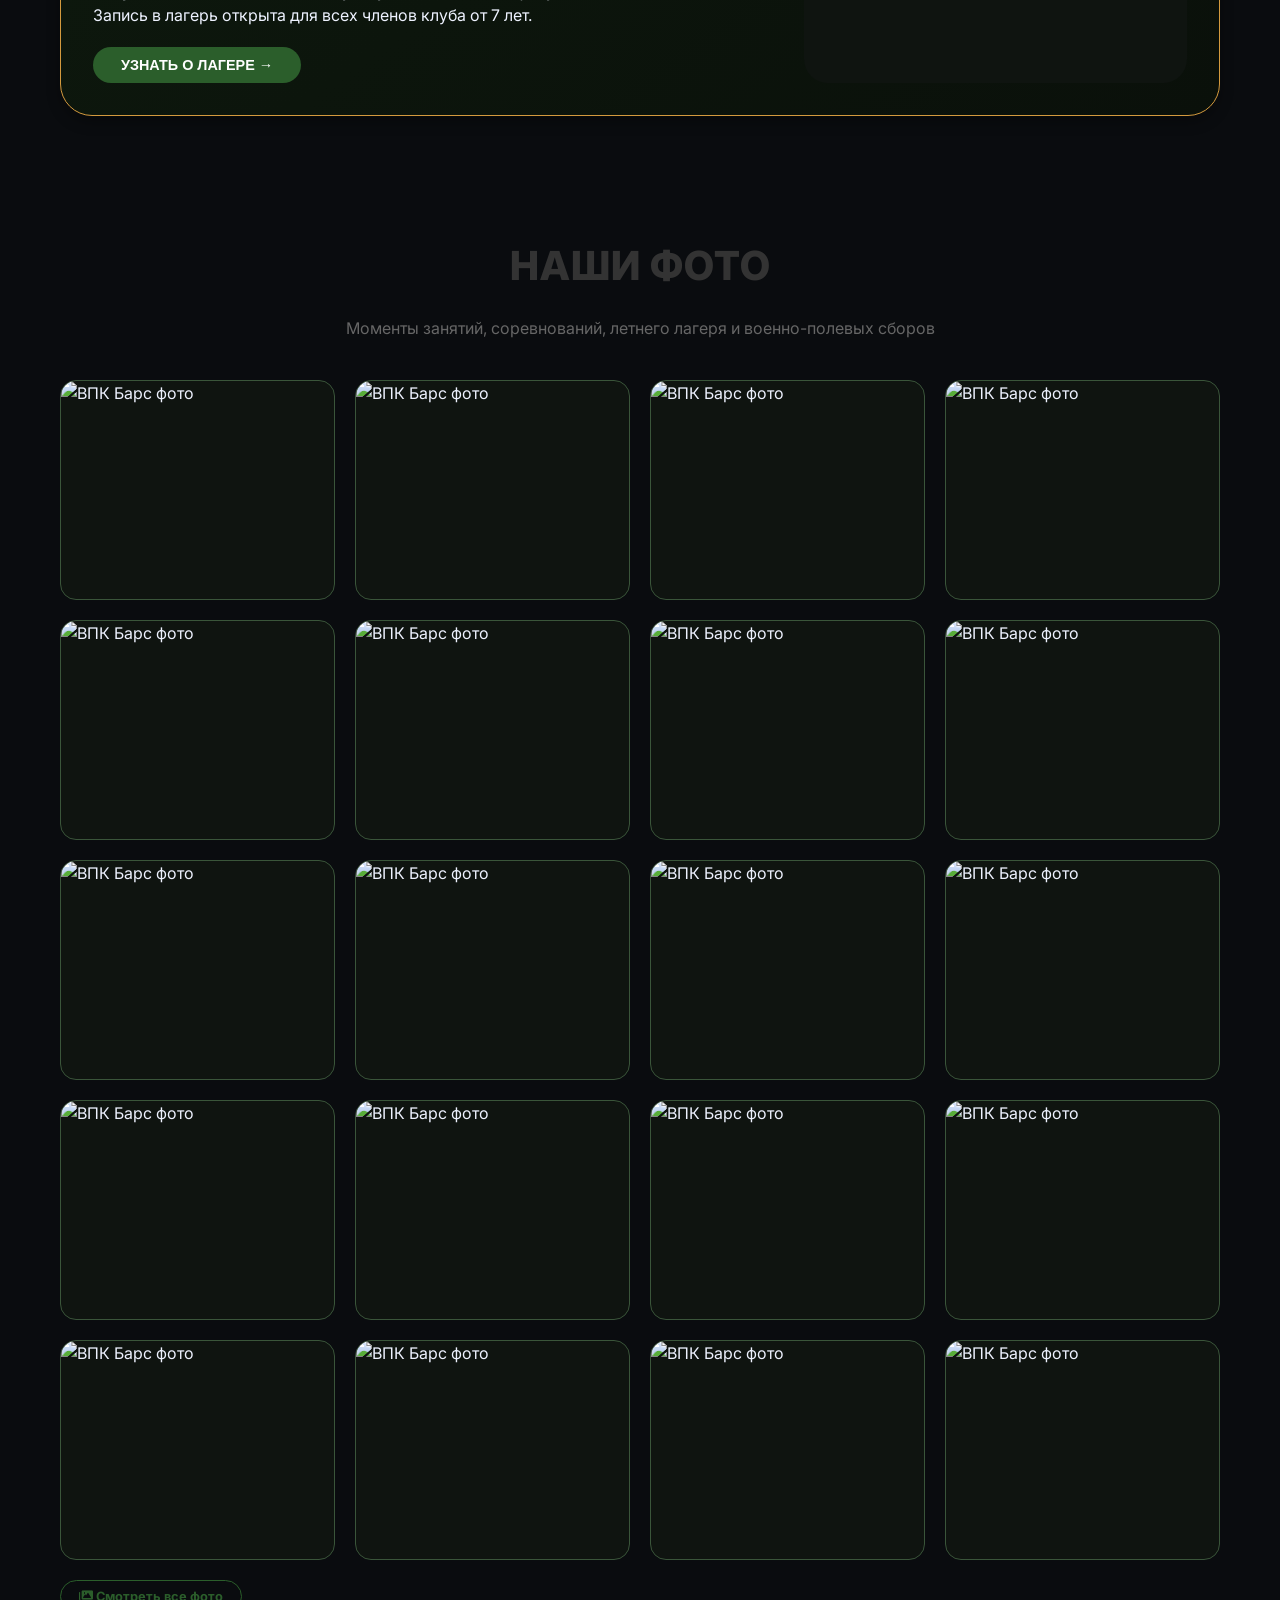
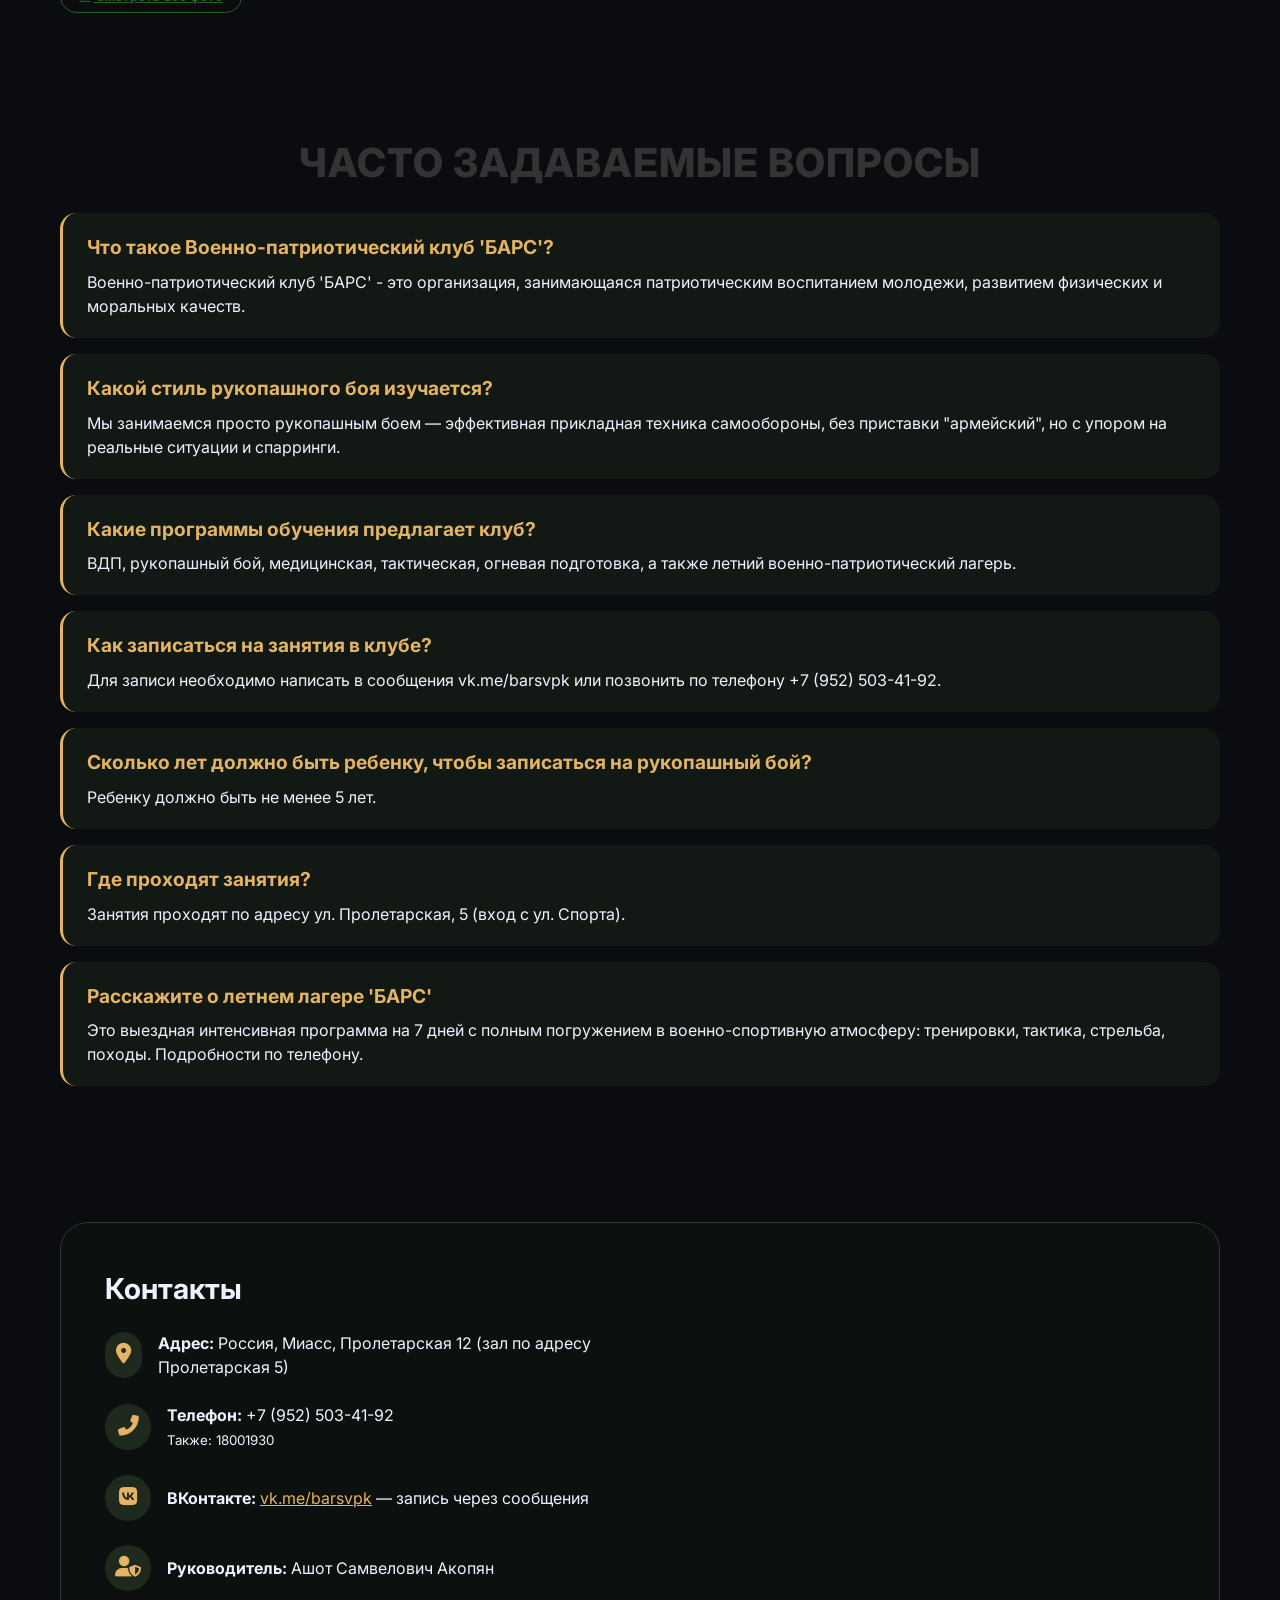
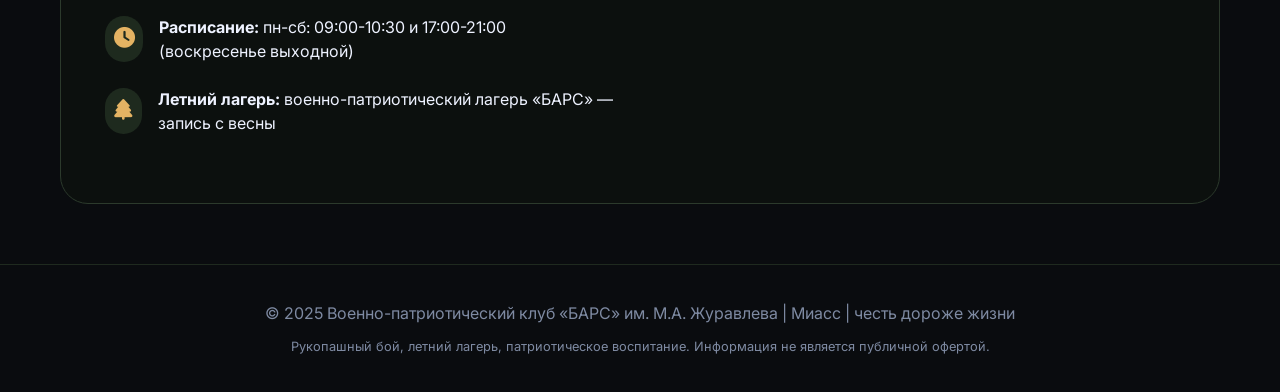
==== commit 4d9a15a7: "Update index.html" ====
--- a/index.html
+++ b/index.html
@@ -45,7 +45,7 @@
                 <div class="hero-content">
                     <div class="hero-badge"><i class="fas fa-flag-checkered"></i> честь дороже жизни</div>
                     <h1>Военно-патриотический клуб <span class="gold-text">«БАРС»</span><br>в Миассе</h1>
-                    <p class="hero-desc"><strong>Рукопашный бой</strong> (без армейского уклона — классическая прикладная техника). Летний военно-патриотический лагерь. Для детей от 5 лет и молодёжи.</p>
+                    <p class="hero-desc">Воспитание будущих защитников отечества.<strong>Рукопашный бой</strong> (без армейского уклона — классическая прикладная техника). Летний военно-патриотический лагерь. Для детей от 5 лет и молодёжи.</p>
                     <button class="btn-primary" onclick="window.location.href='tel:+79525034192'">Записаться →</button>
                     <div class="hero-stats">
                         <div class="stat"><h3>10+</h3><p>лет опыта</p></div>
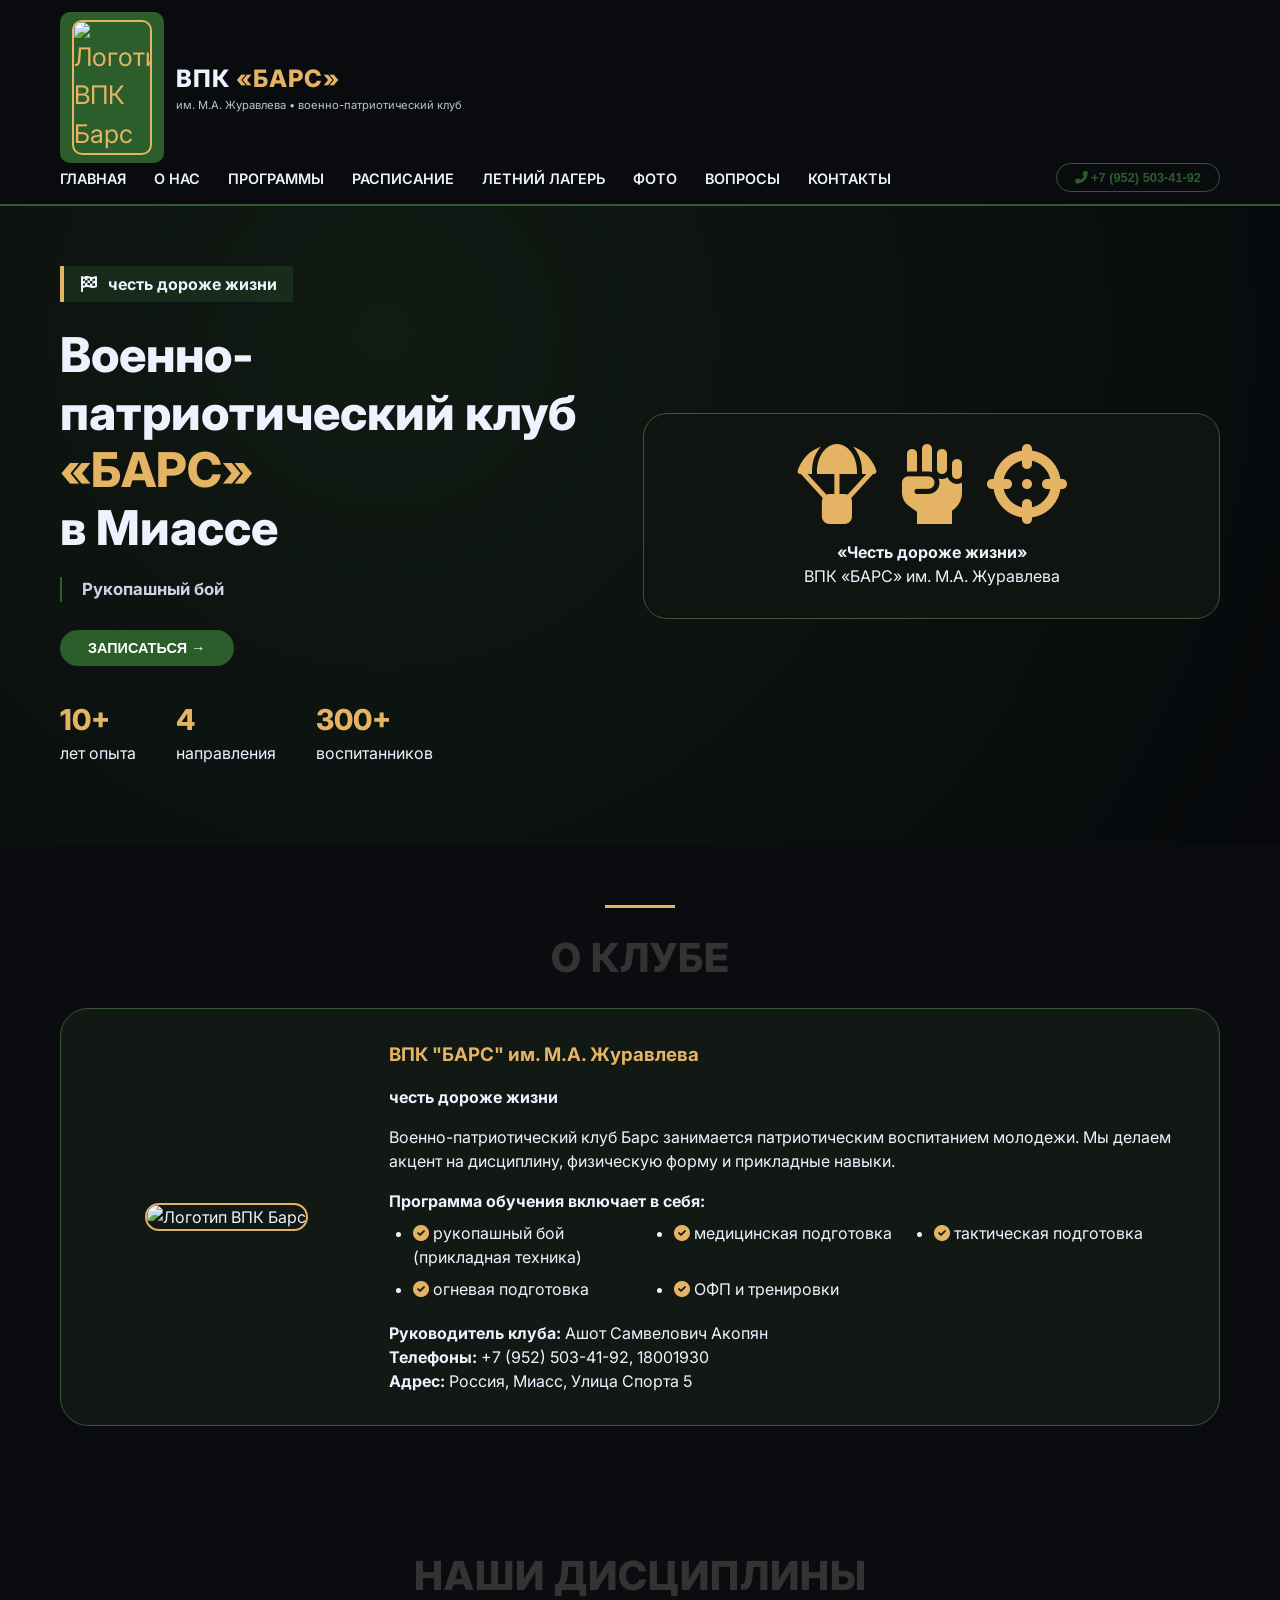
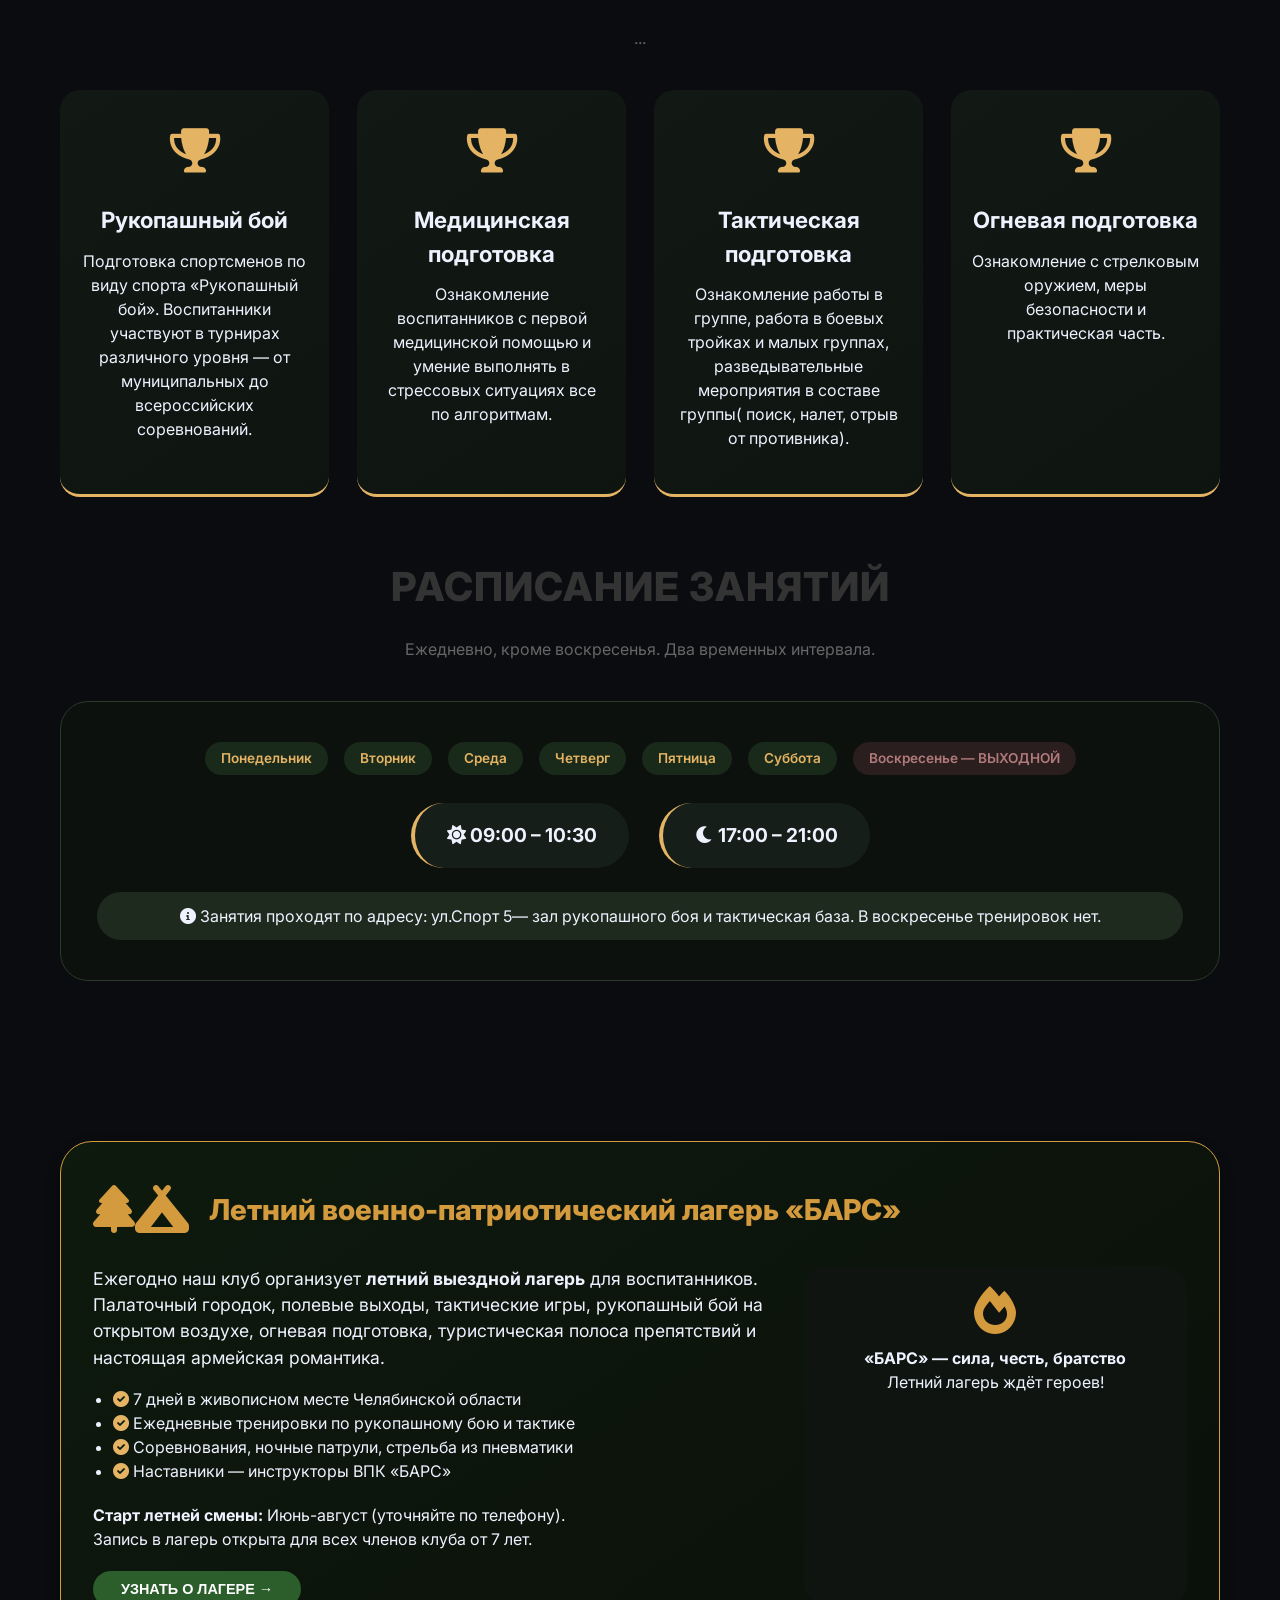
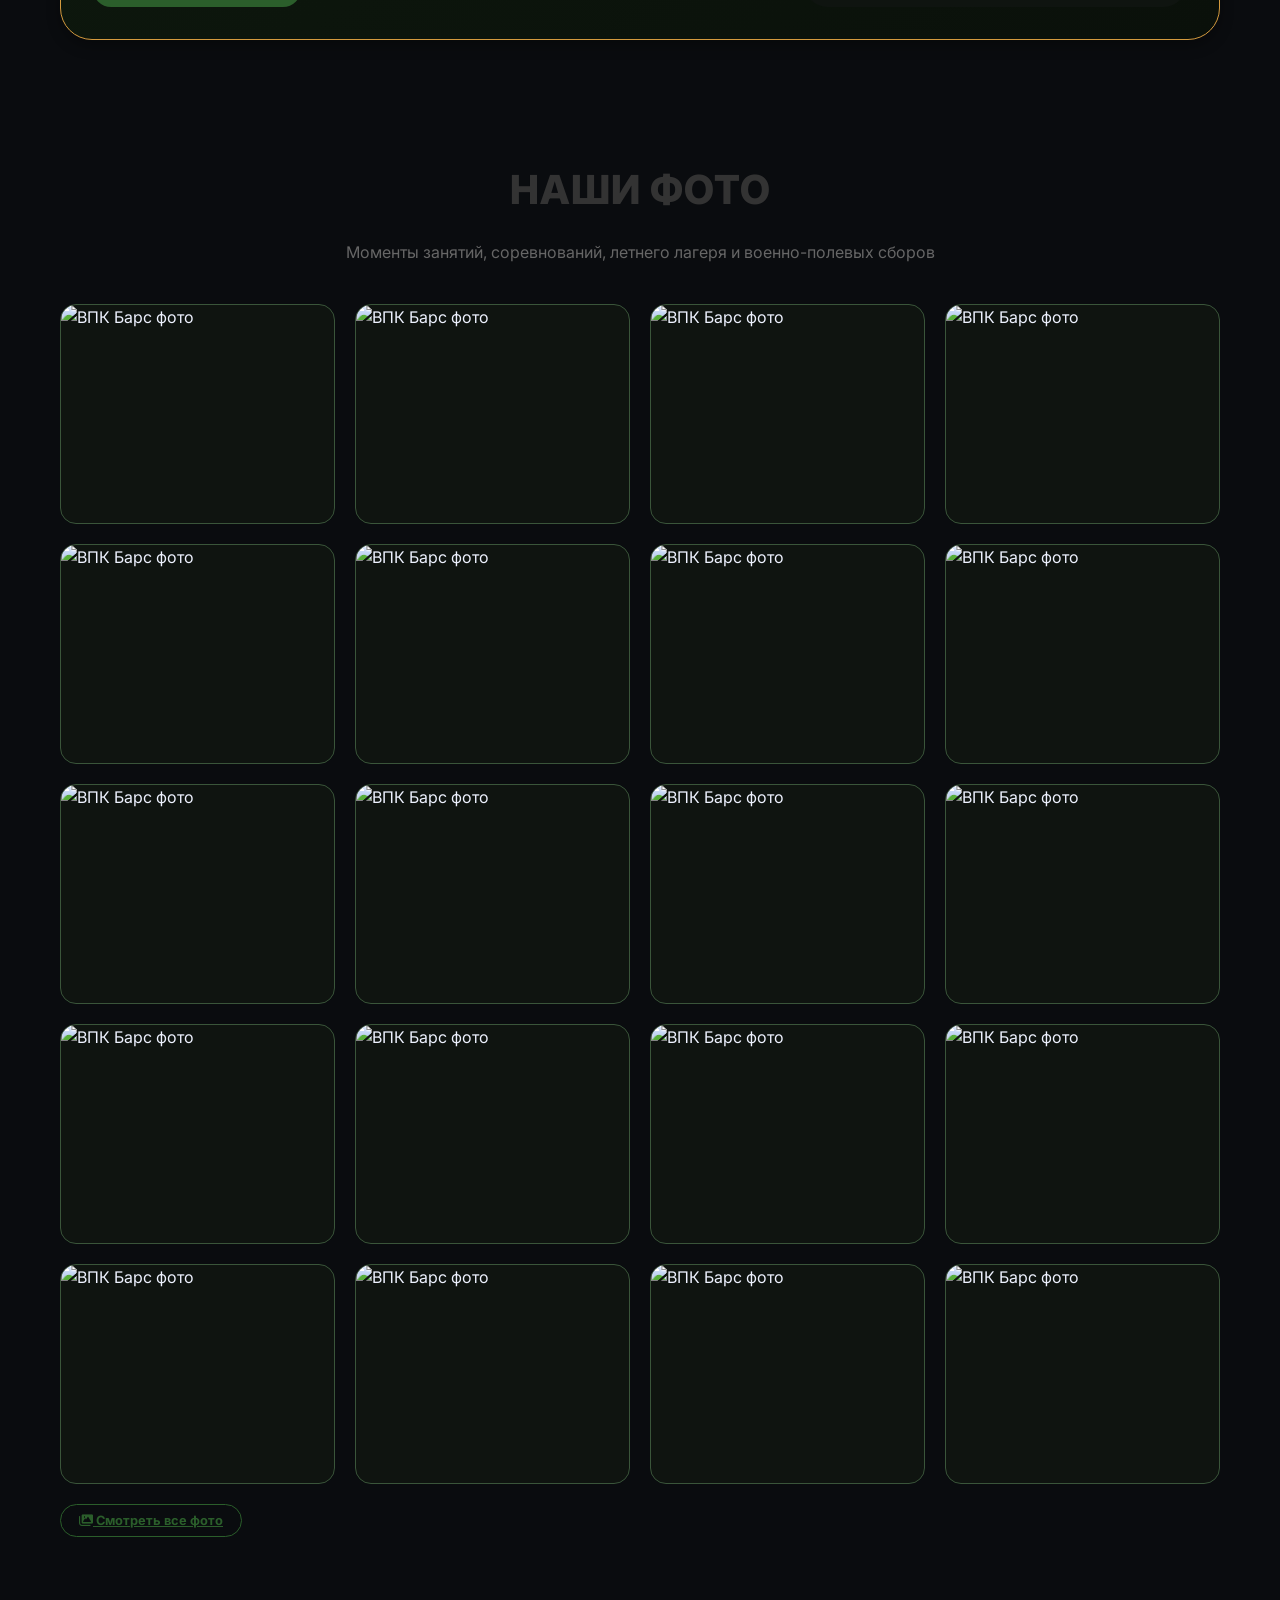
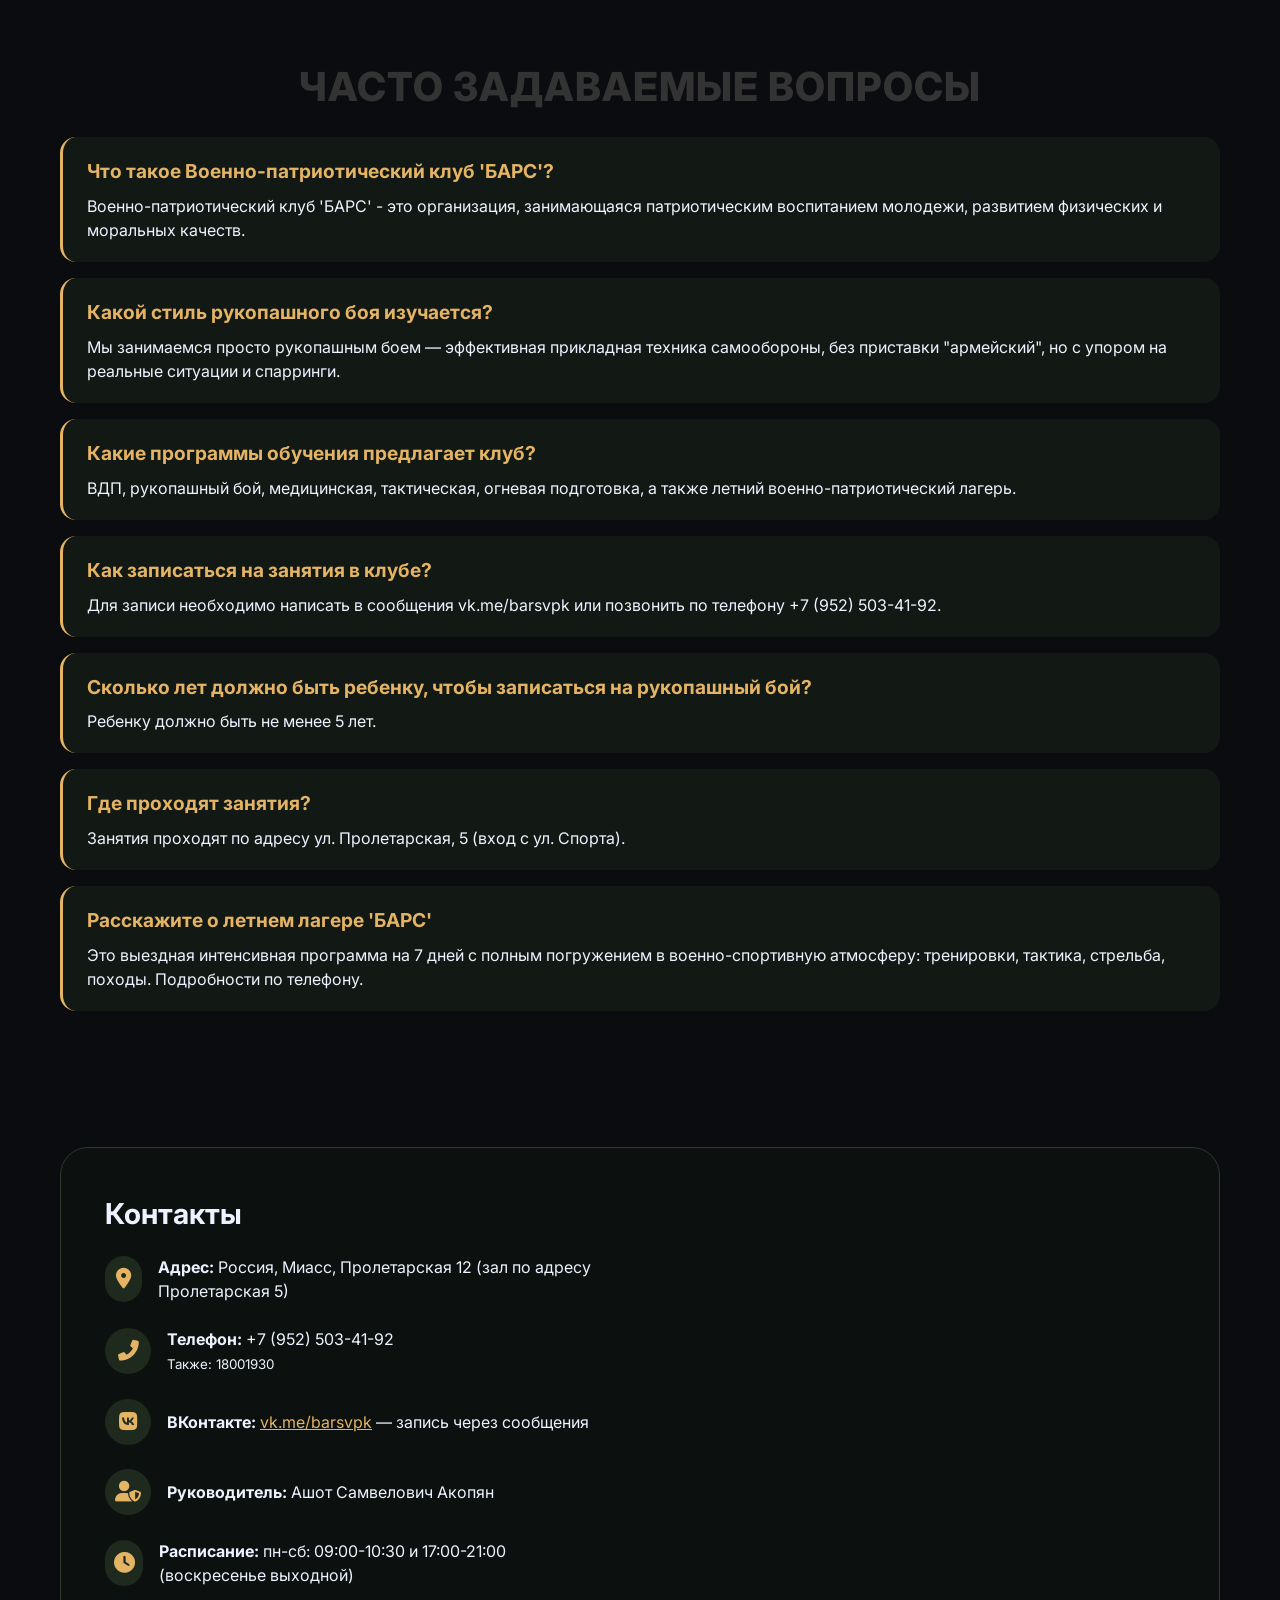
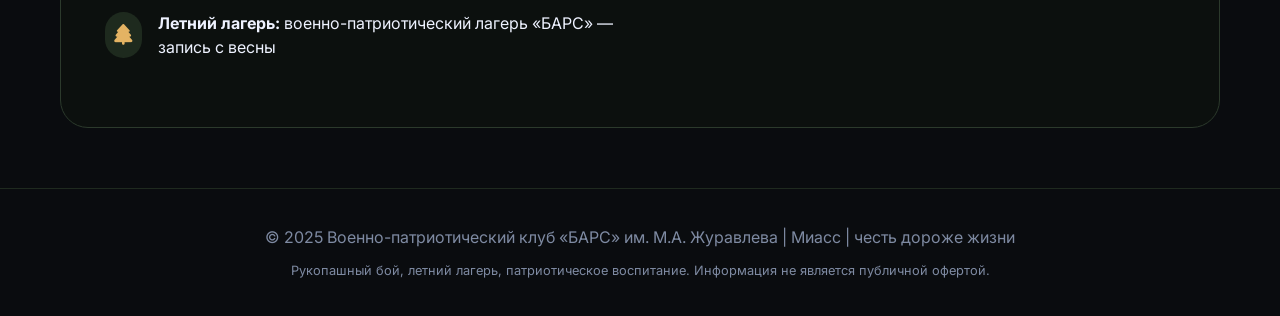
==== commit 615330a2: "Update index.html" ====
--- a/index.html
+++ b/index.html
@@ -45,7 +45,7 @@
                 <div class="hero-content">
                     <div class="hero-badge"><i class="fas fa-flag-checkered"></i> честь дороже жизни</div>
                     <h1>Военно-патриотический клуб <span class="gold-text">«БАРС»</span><br>в Миассе</h1>
-                    <p class="hero-desc">Воспитание будущих защитников отечества.<strong>Рукопашный бой</strong> (без армейского уклона — классическая прикладная техника). Летний военно-патриотический лагерь. Для детей от 5 лет и молодёжи.</p>
+                    <p class="hero-desc"><strong>Рукопашный бой</strong> </p>
                     <button class="btn-primary" onclick="window.location.href='tel:+79525034192'">Записаться →</button>
                     <div class="hero-stats">
                         <div class="stat"><h3>10+</h3><p>лет опыта</p></div>
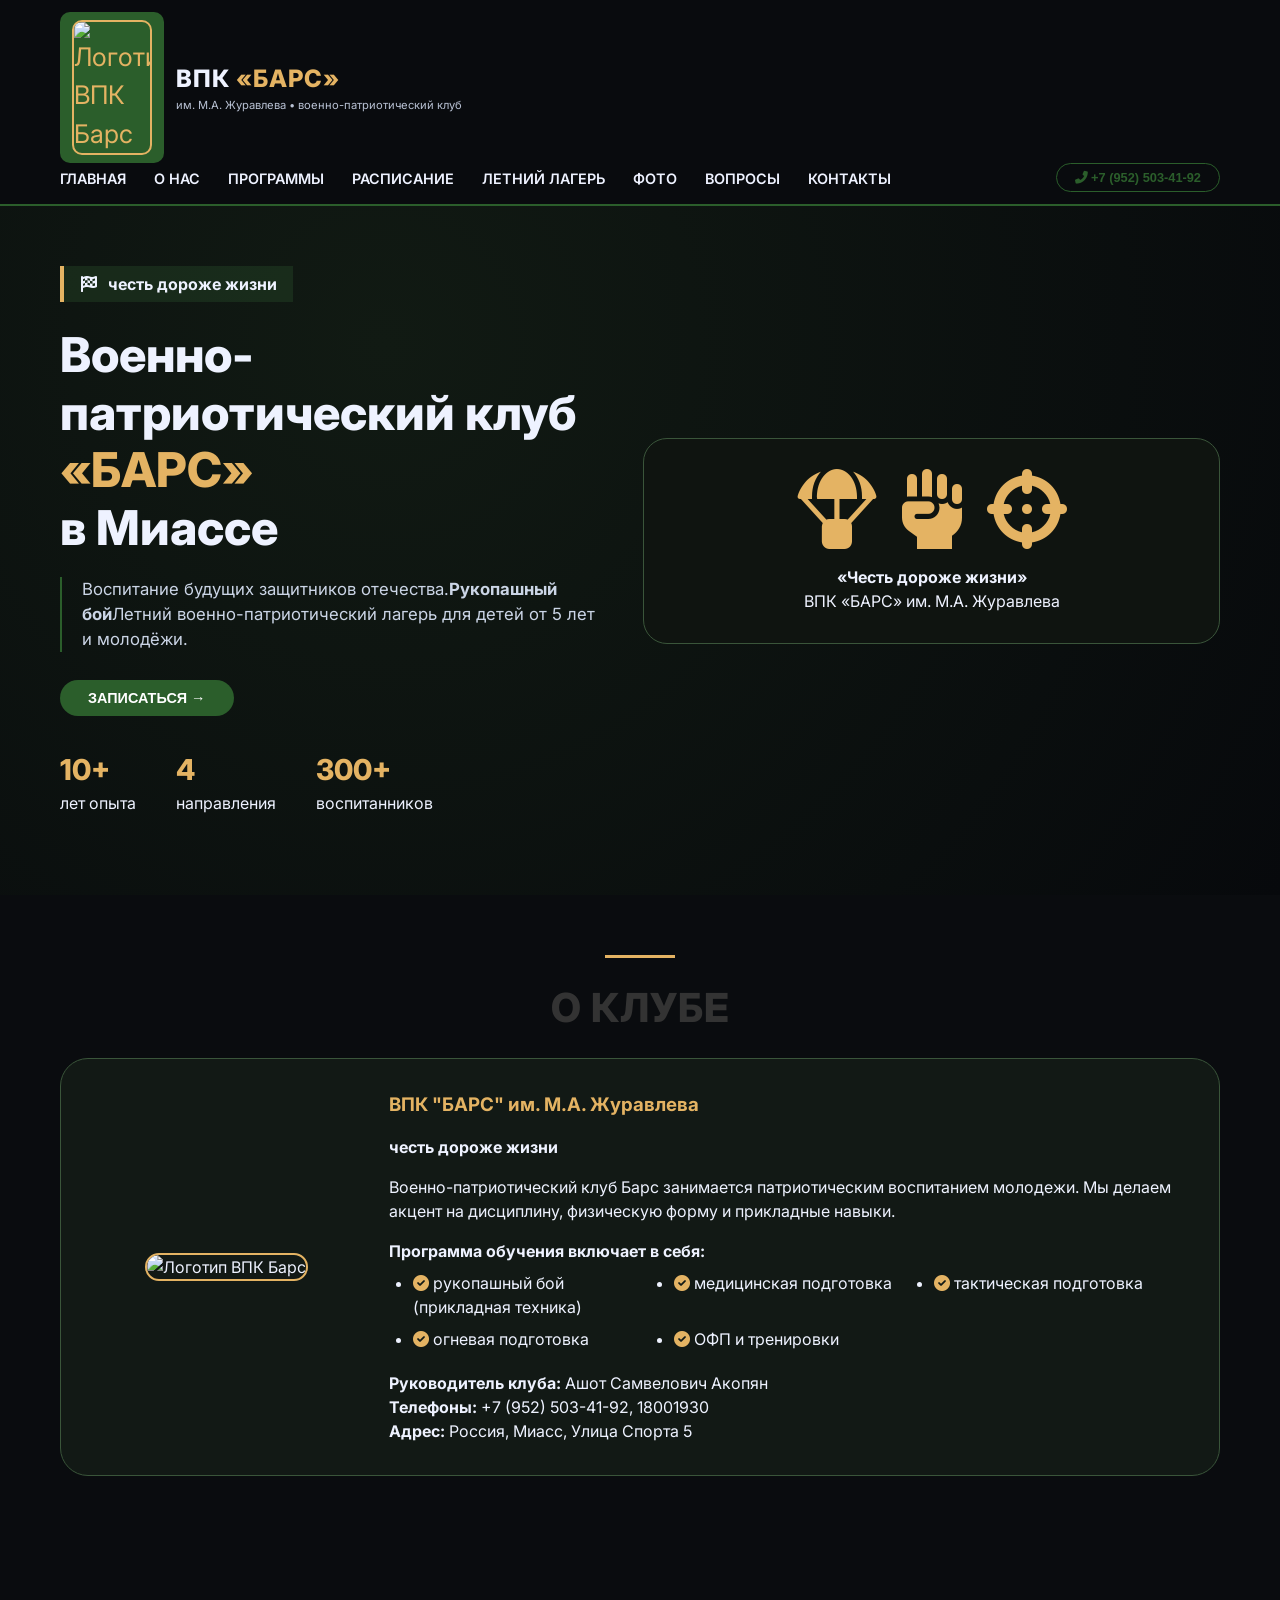
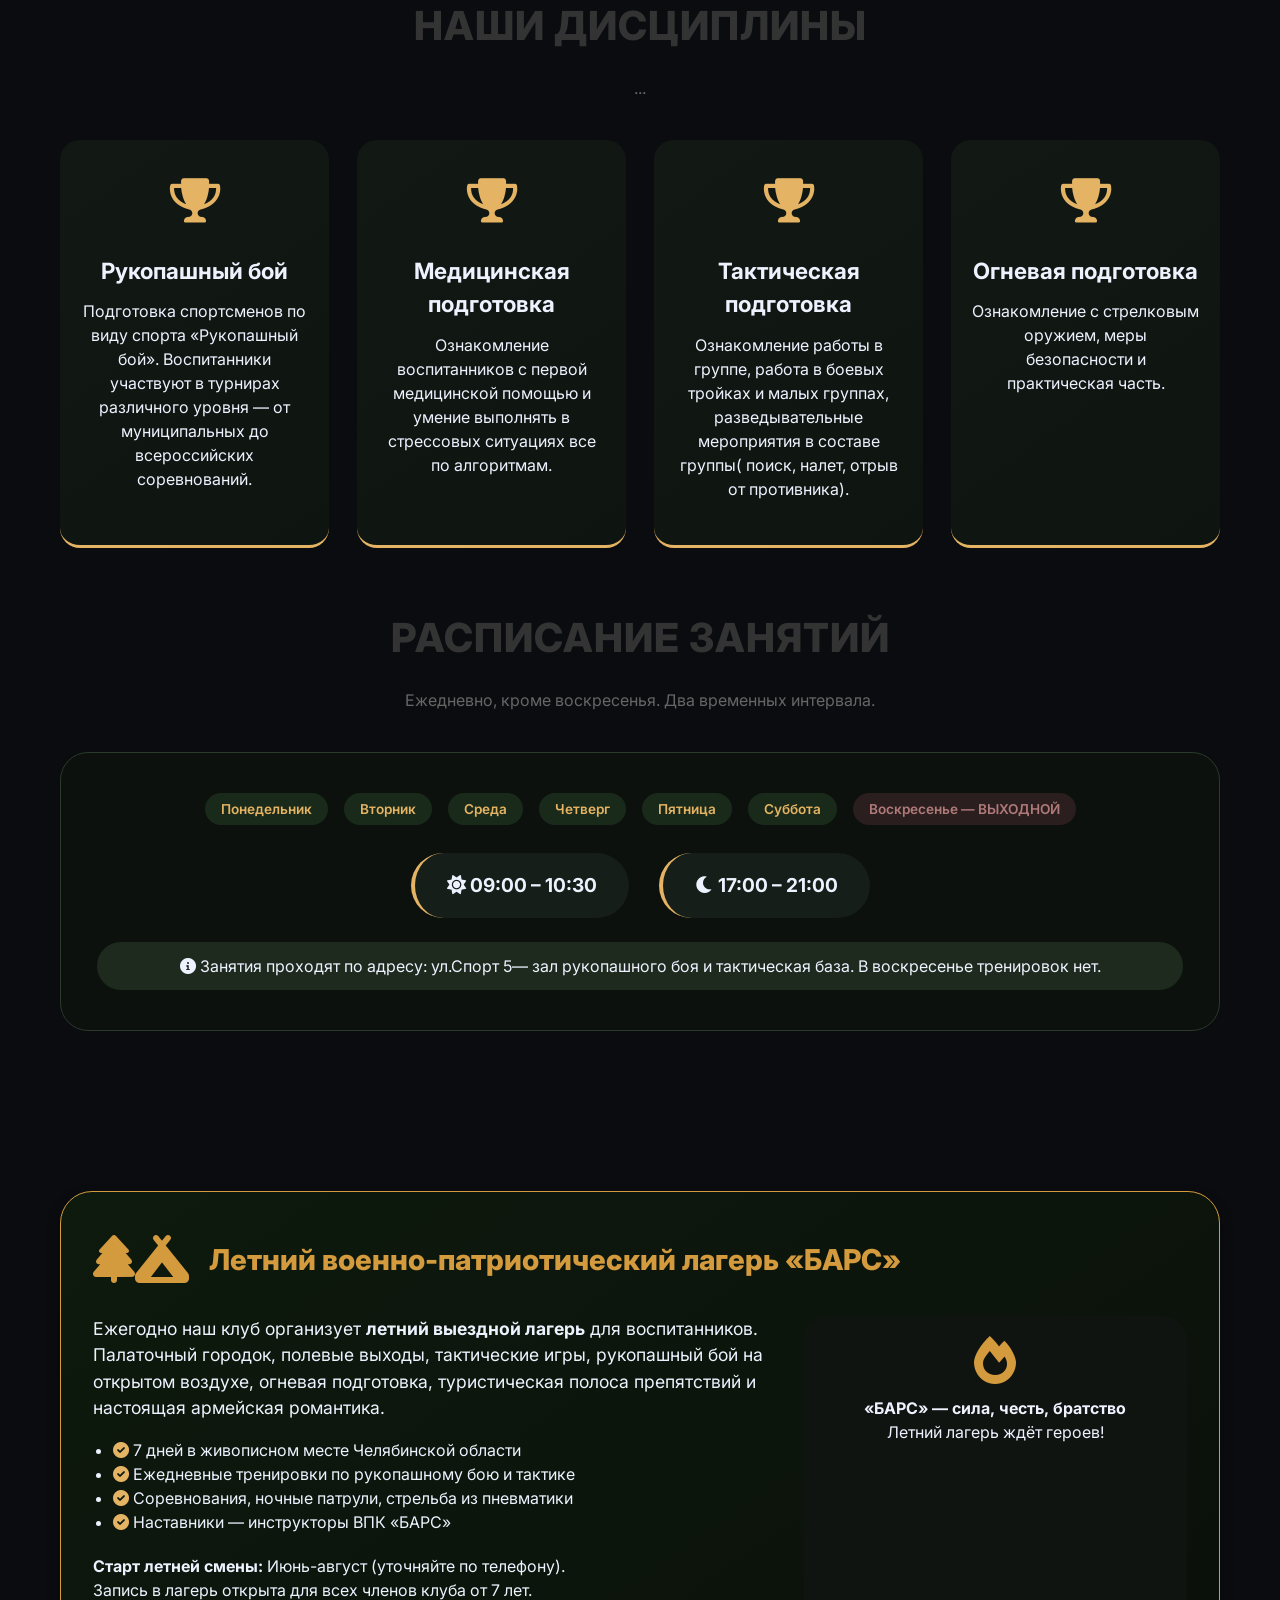
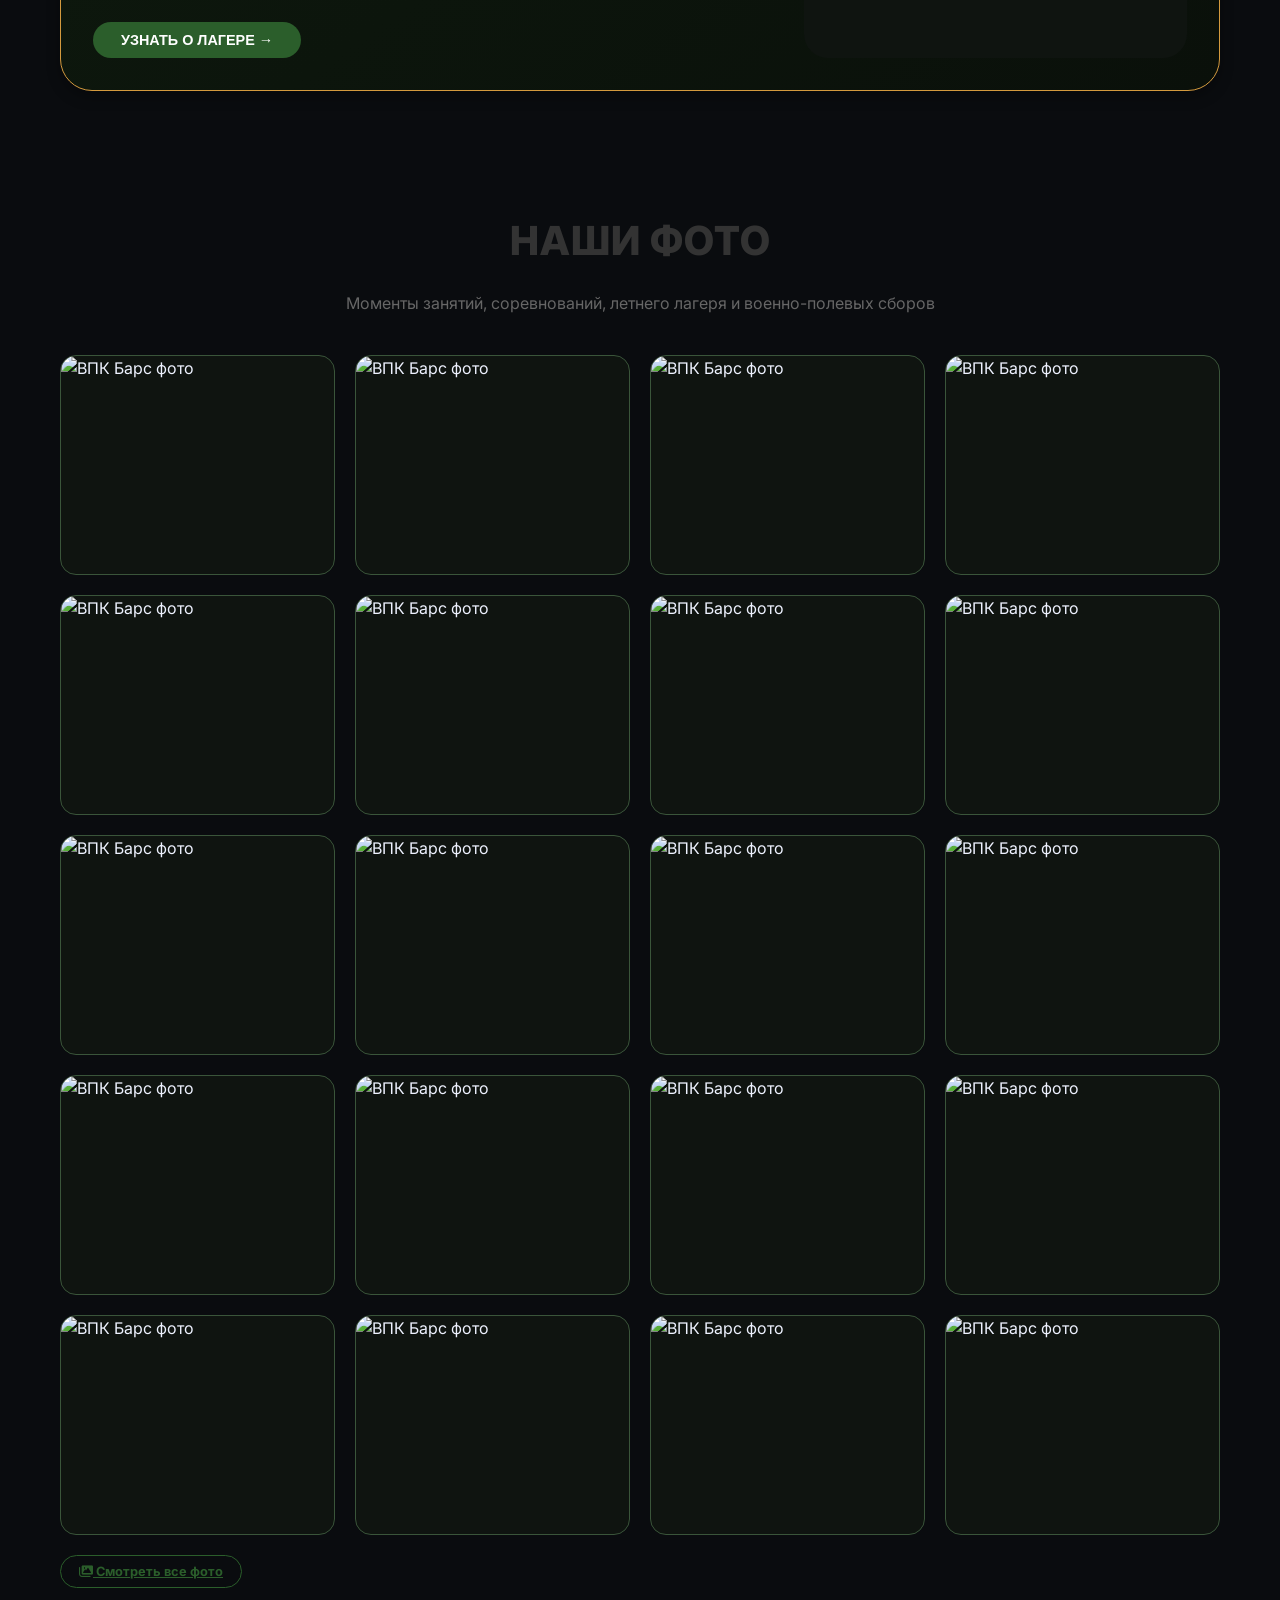
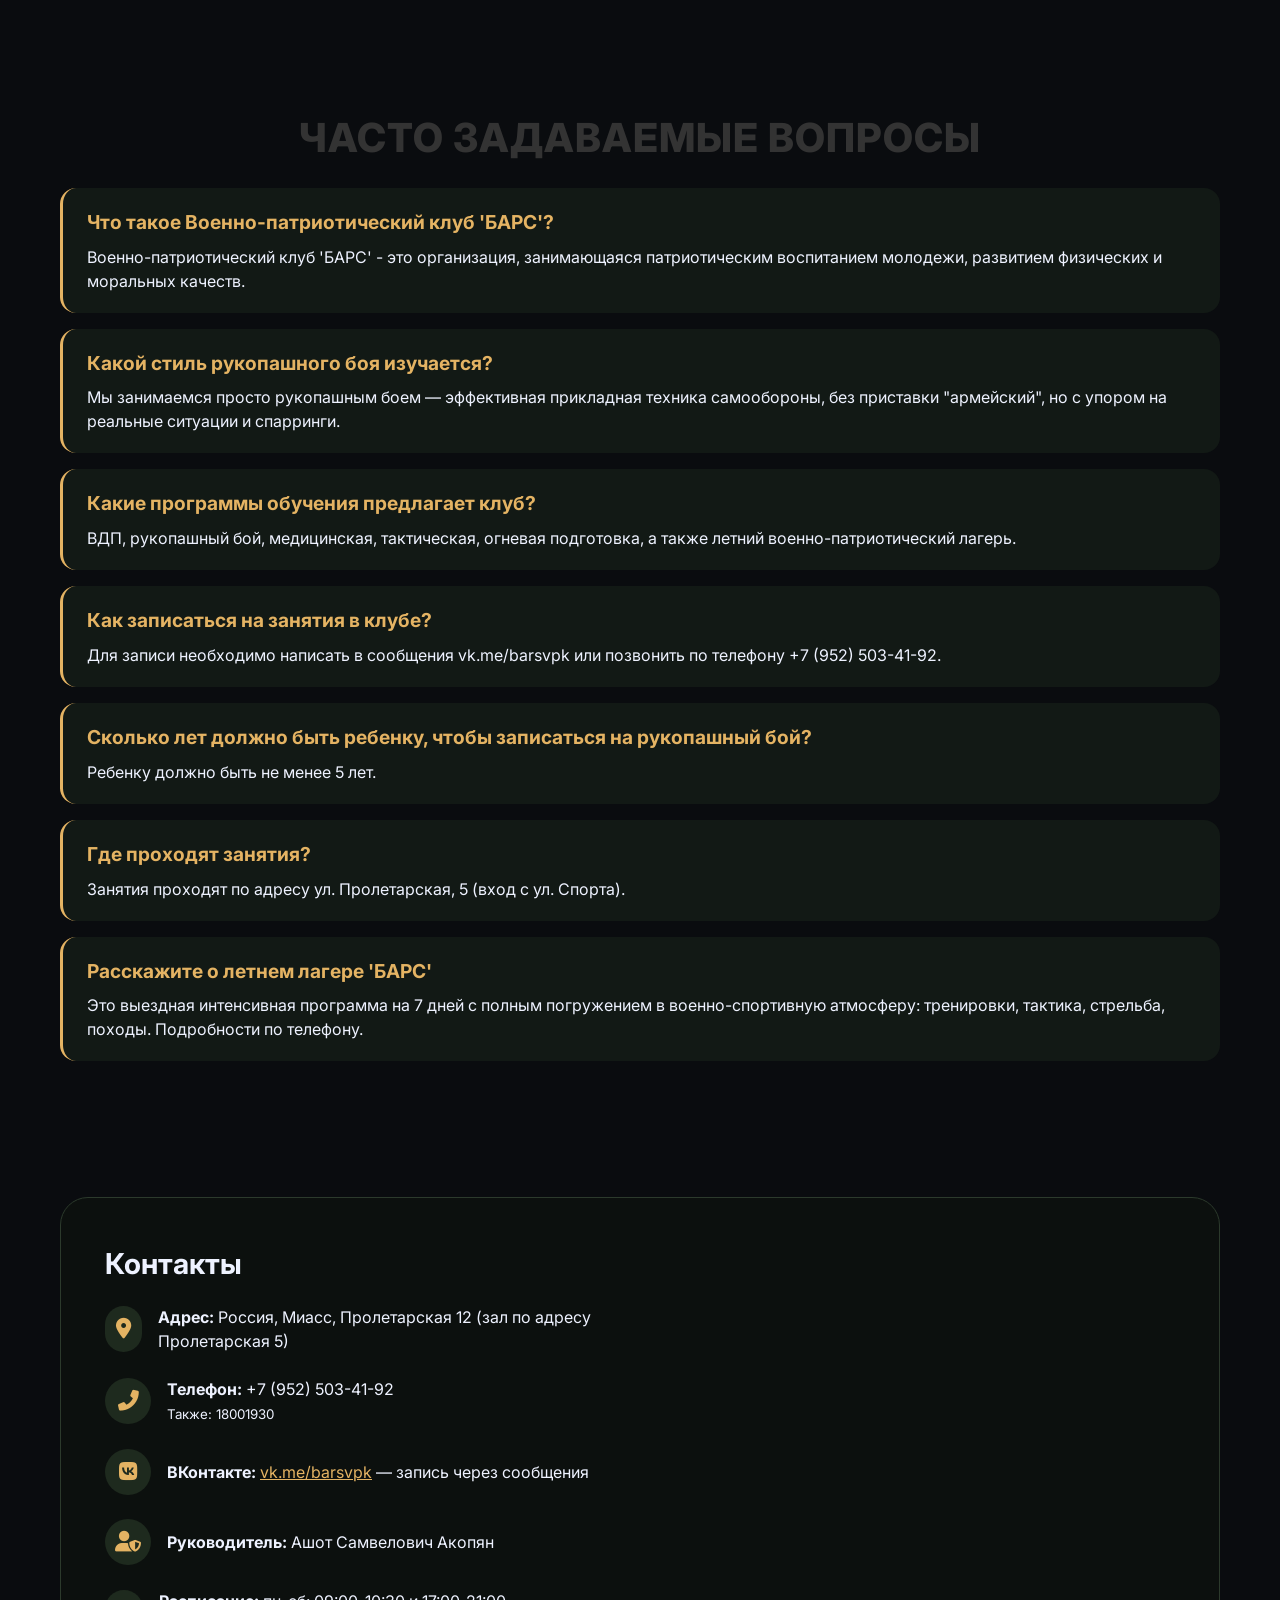
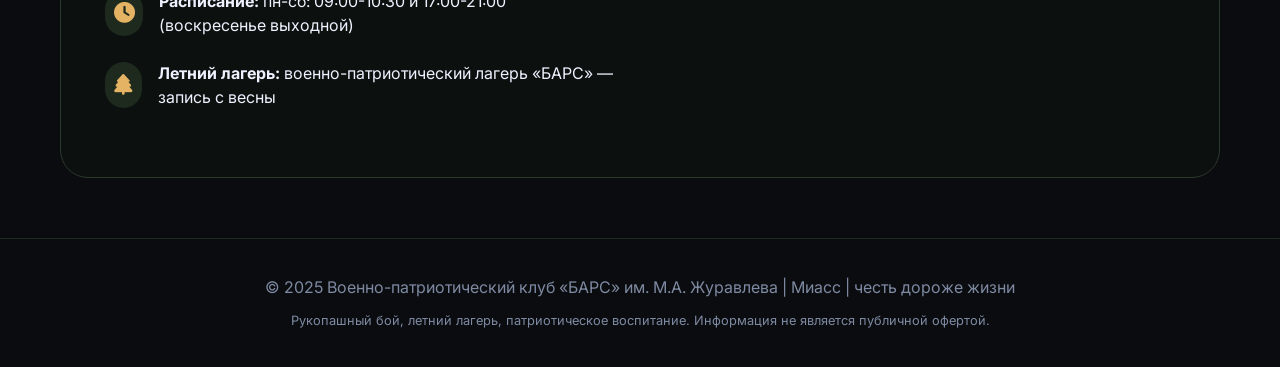
==== commit 51f76a7d: "Update index.html" ====
--- a/index.html
+++ b/index.html
@@ -45,7 +45,7 @@
                 <div class="hero-content">
                     <div class="hero-badge"><i class="fas fa-flag-checkered"></i> честь дороже жизни</div>
                     <h1>Военно-патриотический клуб <span class="gold-text">«БАРС»</span><br>в Миассе</h1>
-                    <p class="hero-desc"><strong>Рукопашный бой</strong> </p>
+                    <p class="hero-desc">Воспитание будущих защитников отечества.<strong>Рукопашный бой</strong>Летний военно-патриотический лагерь для детей от  5 лет и молодёжи. </p>
                     <button class="btn-primary" onclick="window.location.href='tel:+79525034192'">Записаться →</button>
                     <div class="hero-stats">
                         <div class="stat"><h3>10+</h3><p>лет опыта</p></div>
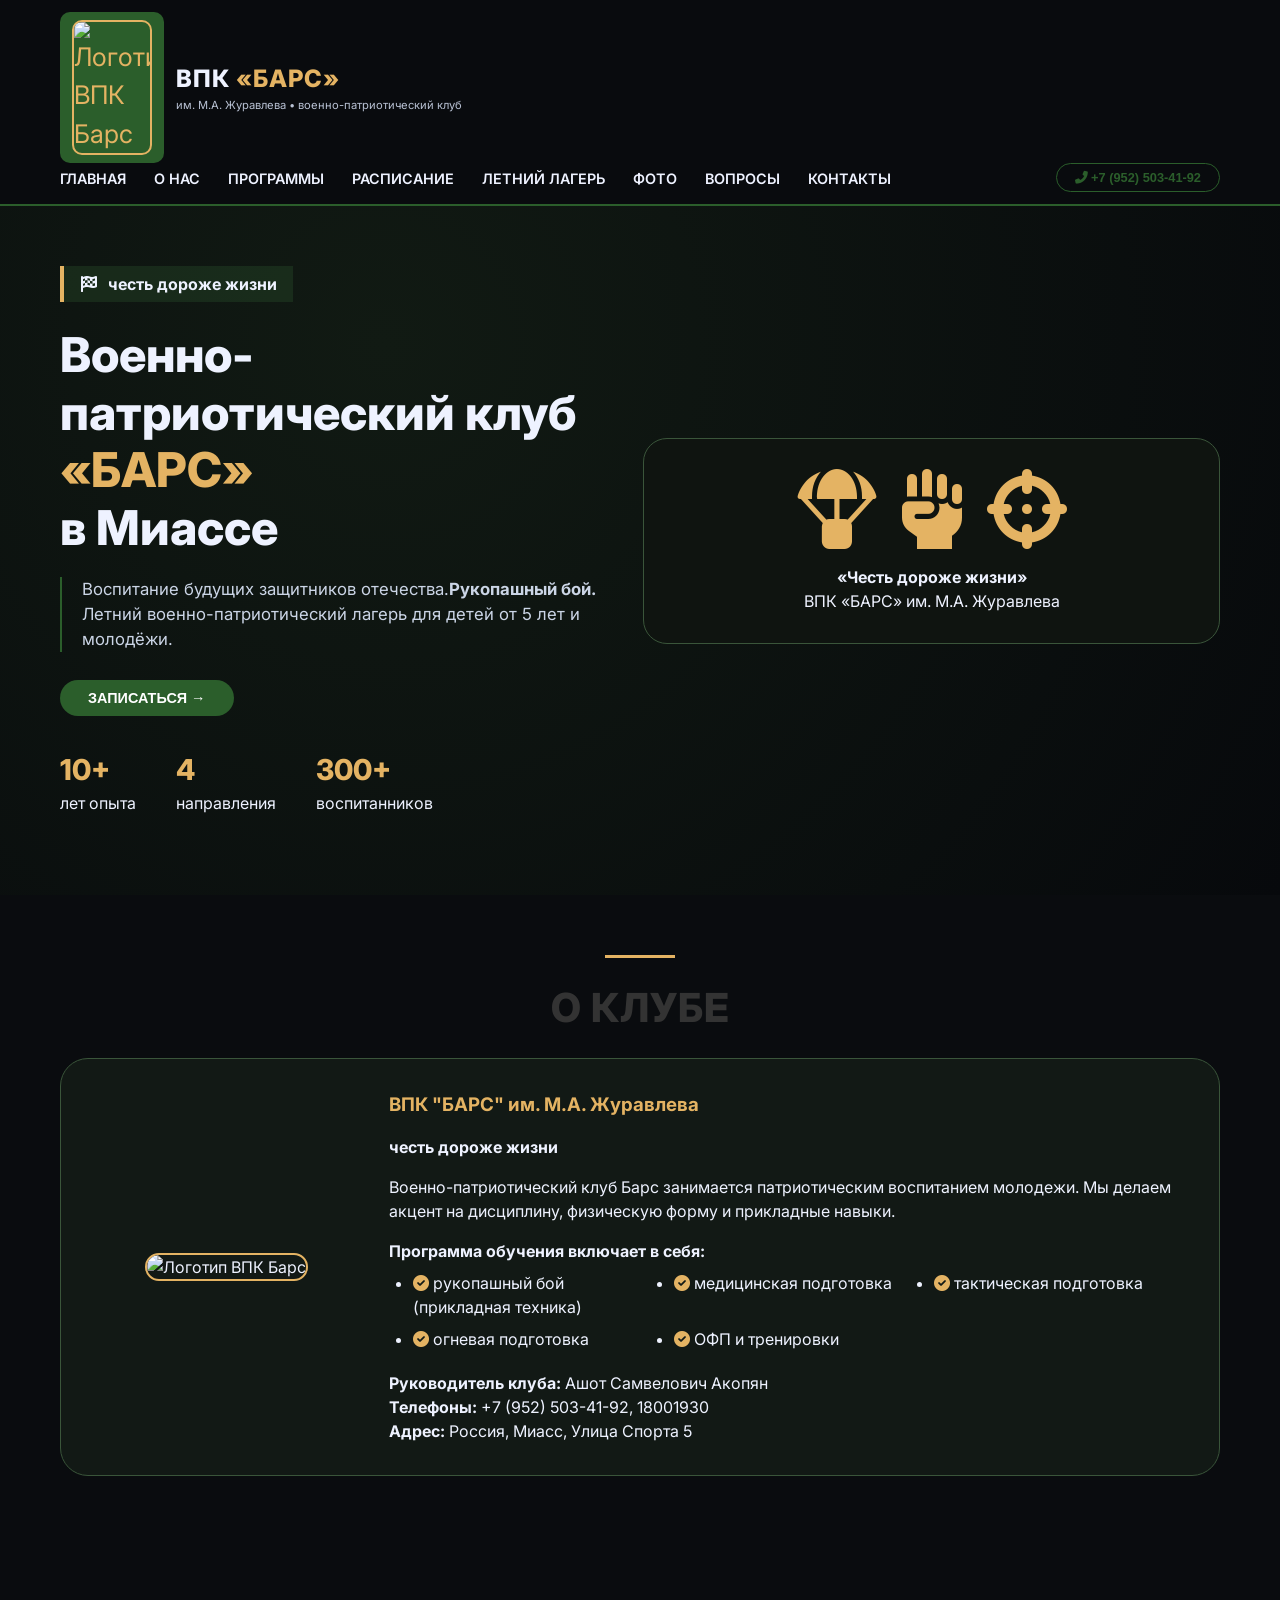
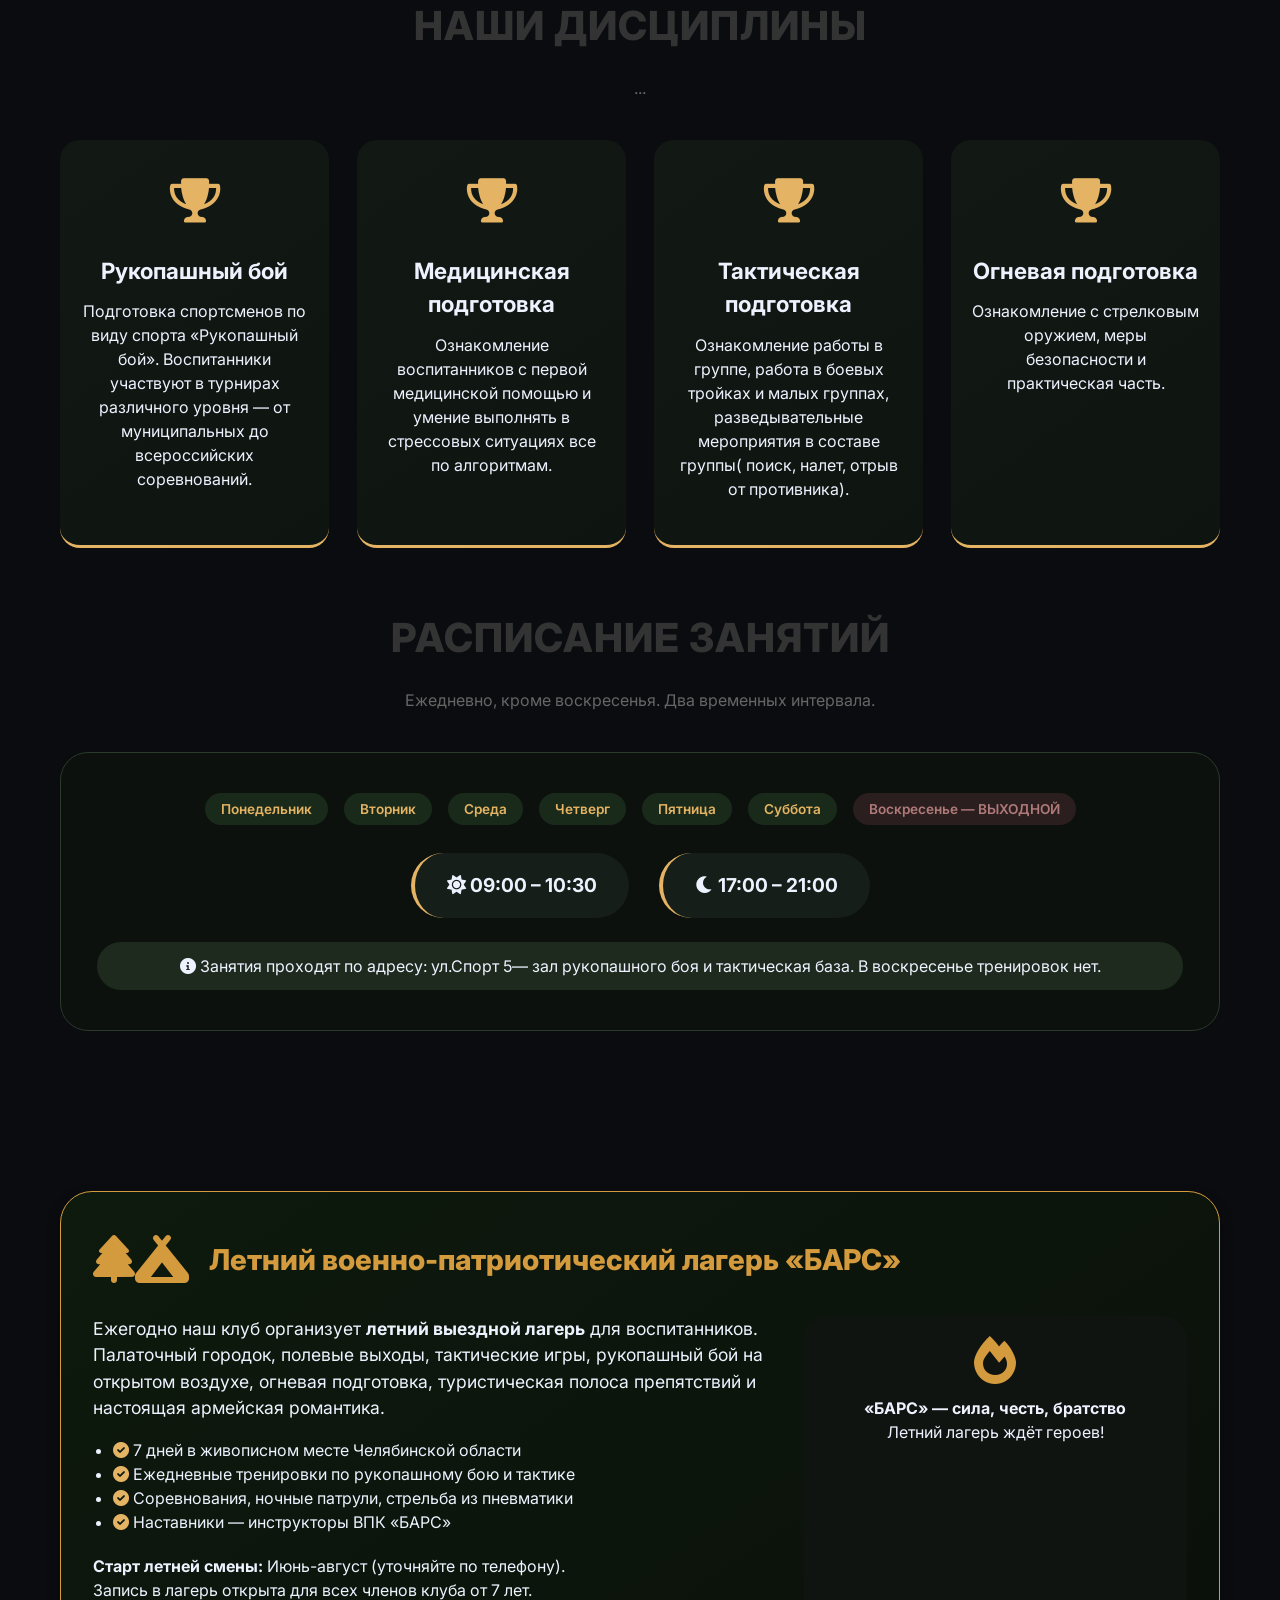
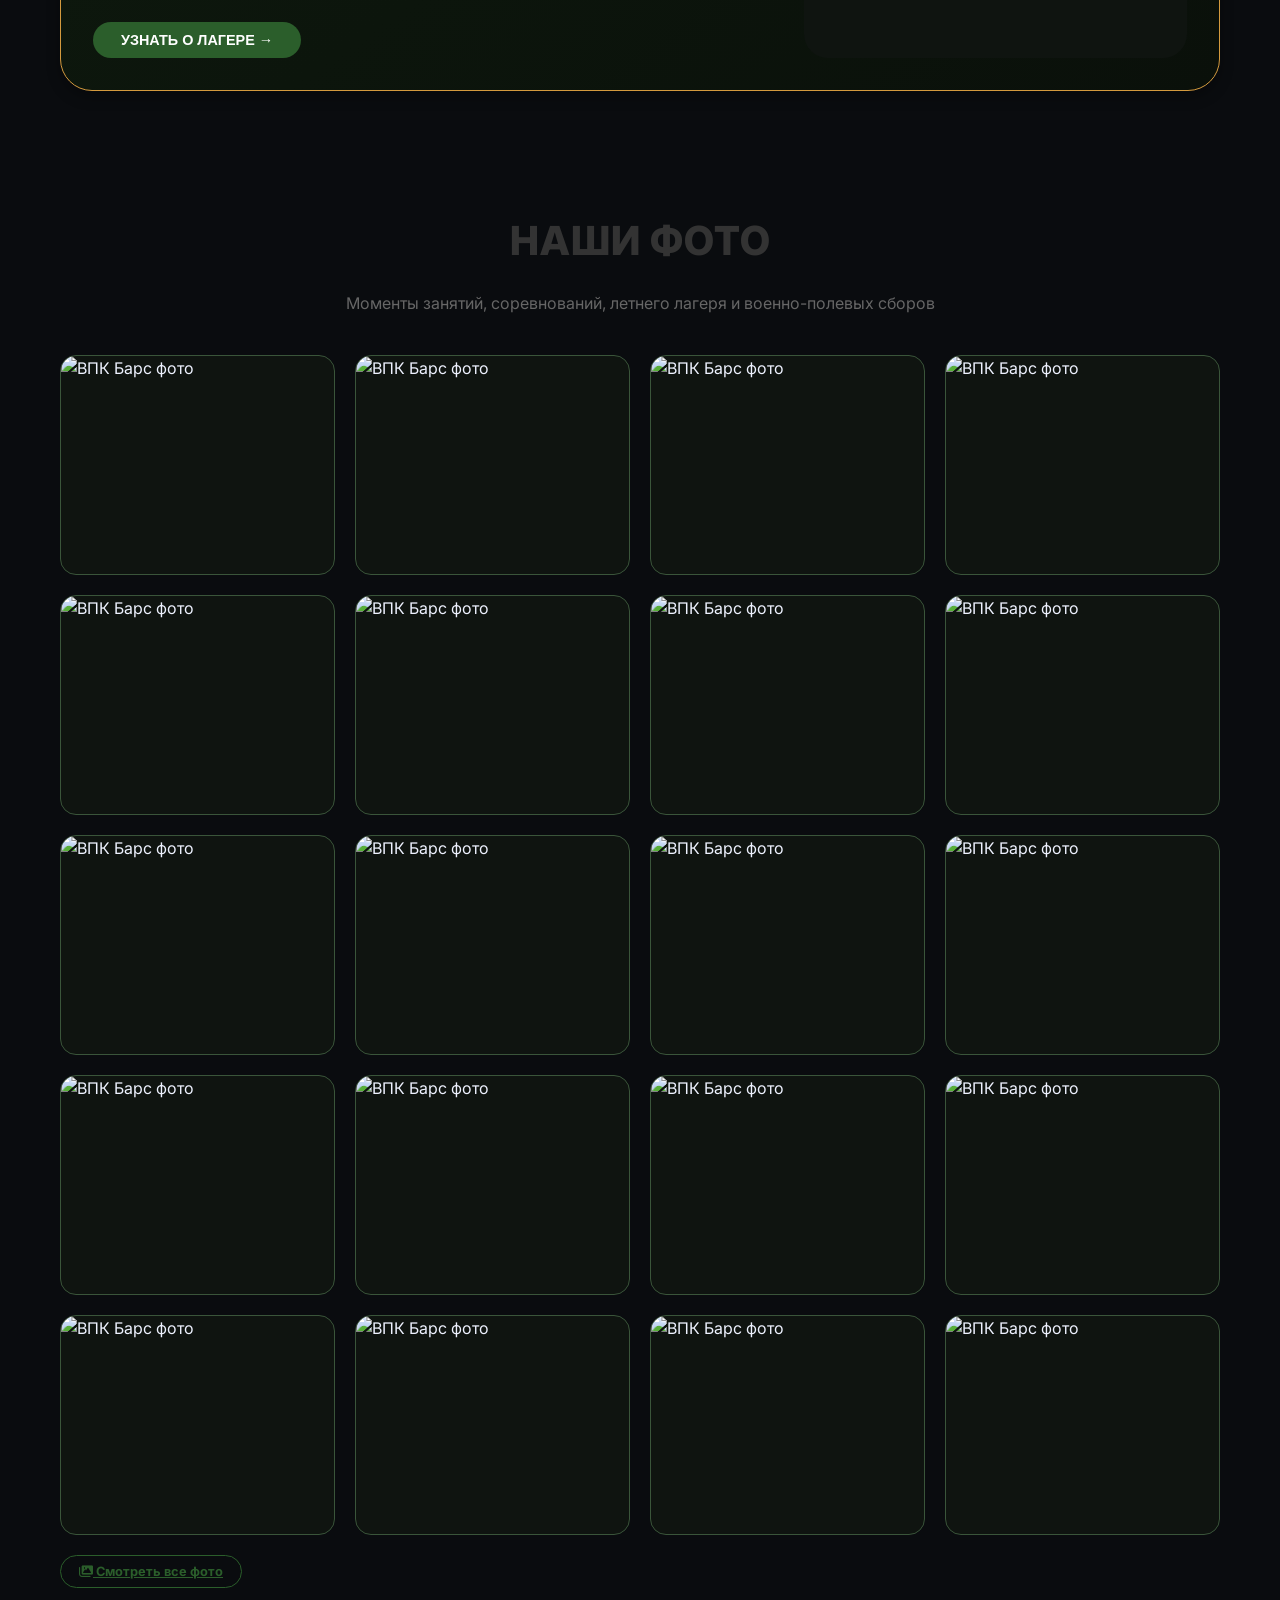
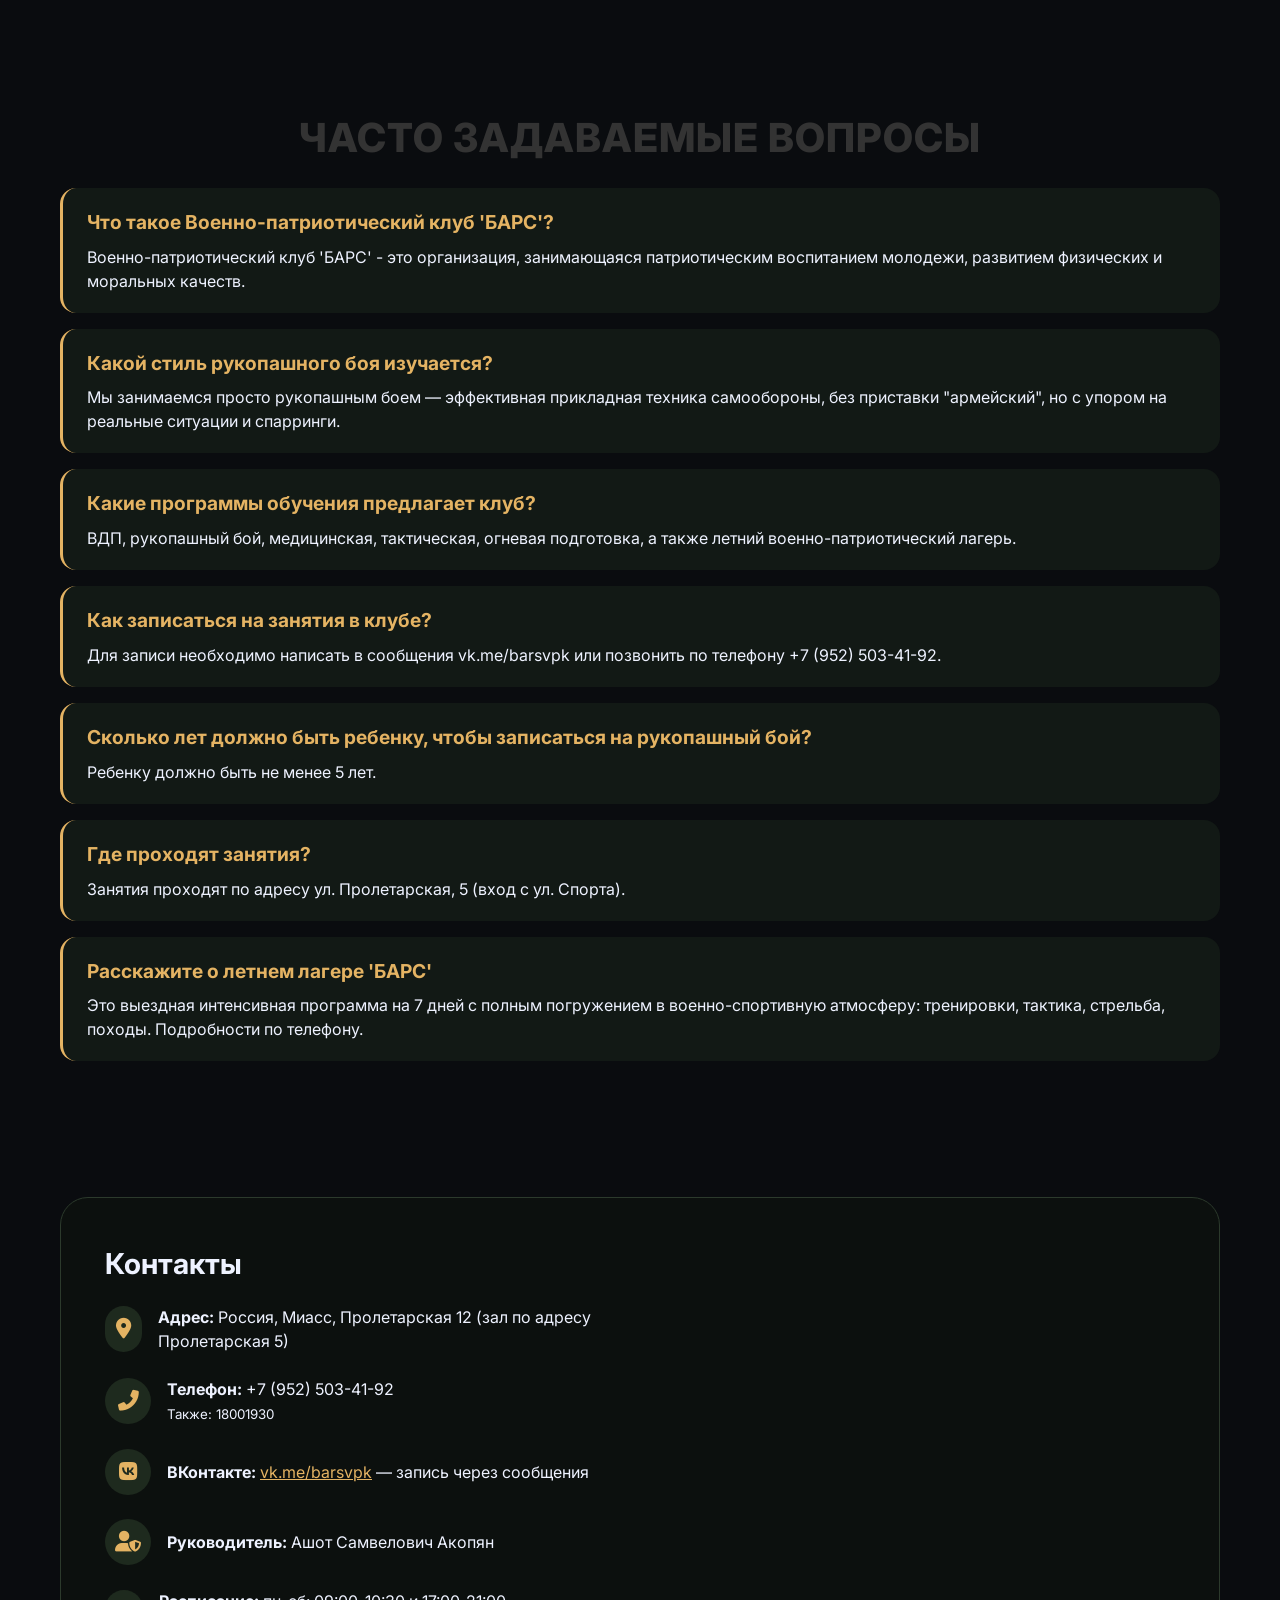
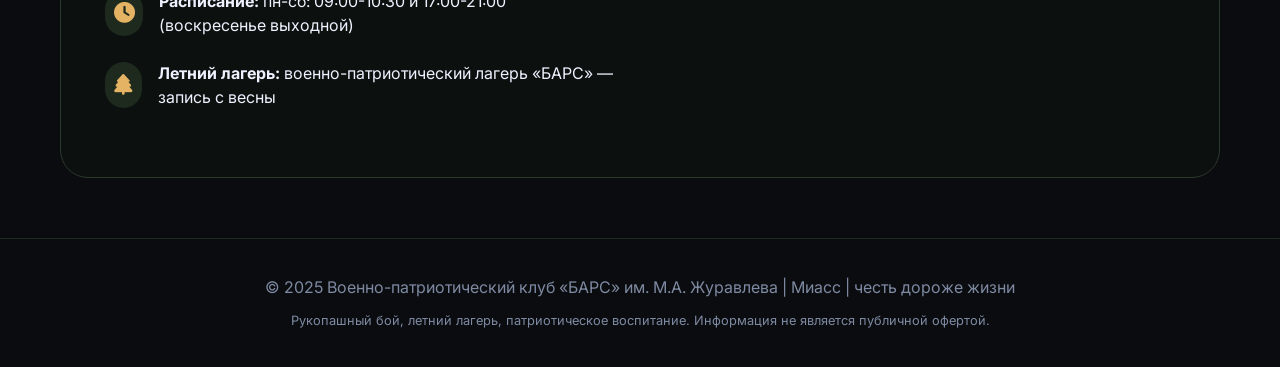
==== commit 314d37b9: "Update index.html" ====
--- a/index.html
+++ b/index.html
@@ -45,7 +45,7 @@
                 <div class="hero-content">
                     <div class="hero-badge"><i class="fas fa-flag-checkered"></i> честь дороже жизни</div>
                     <h1>Военно-патриотический клуб <span class="gold-text">«БАРС»</span><br>в Миассе</h1>
-                    <p class="hero-desc">Воспитание будущих защитников отечества.<strong>Рукопашный бой</strong>Летний военно-патриотический лагерь для детей от  5 лет и молодёжи. </p>
+                    <p class="hero-desc">Воспитание будущих защитников отечества.<strong>Рукопашный бой. </strong>Летний военно-патриотический лагерь для детей от  5 лет и молодёжи. </p>
                     <button class="btn-primary" onclick="window.location.href='tel:+79525034192'">Записаться →</button>
                     <div class="hero-stats">
                         <div class="stat"><h3>10+</h3><p>лет опыта</p></div>
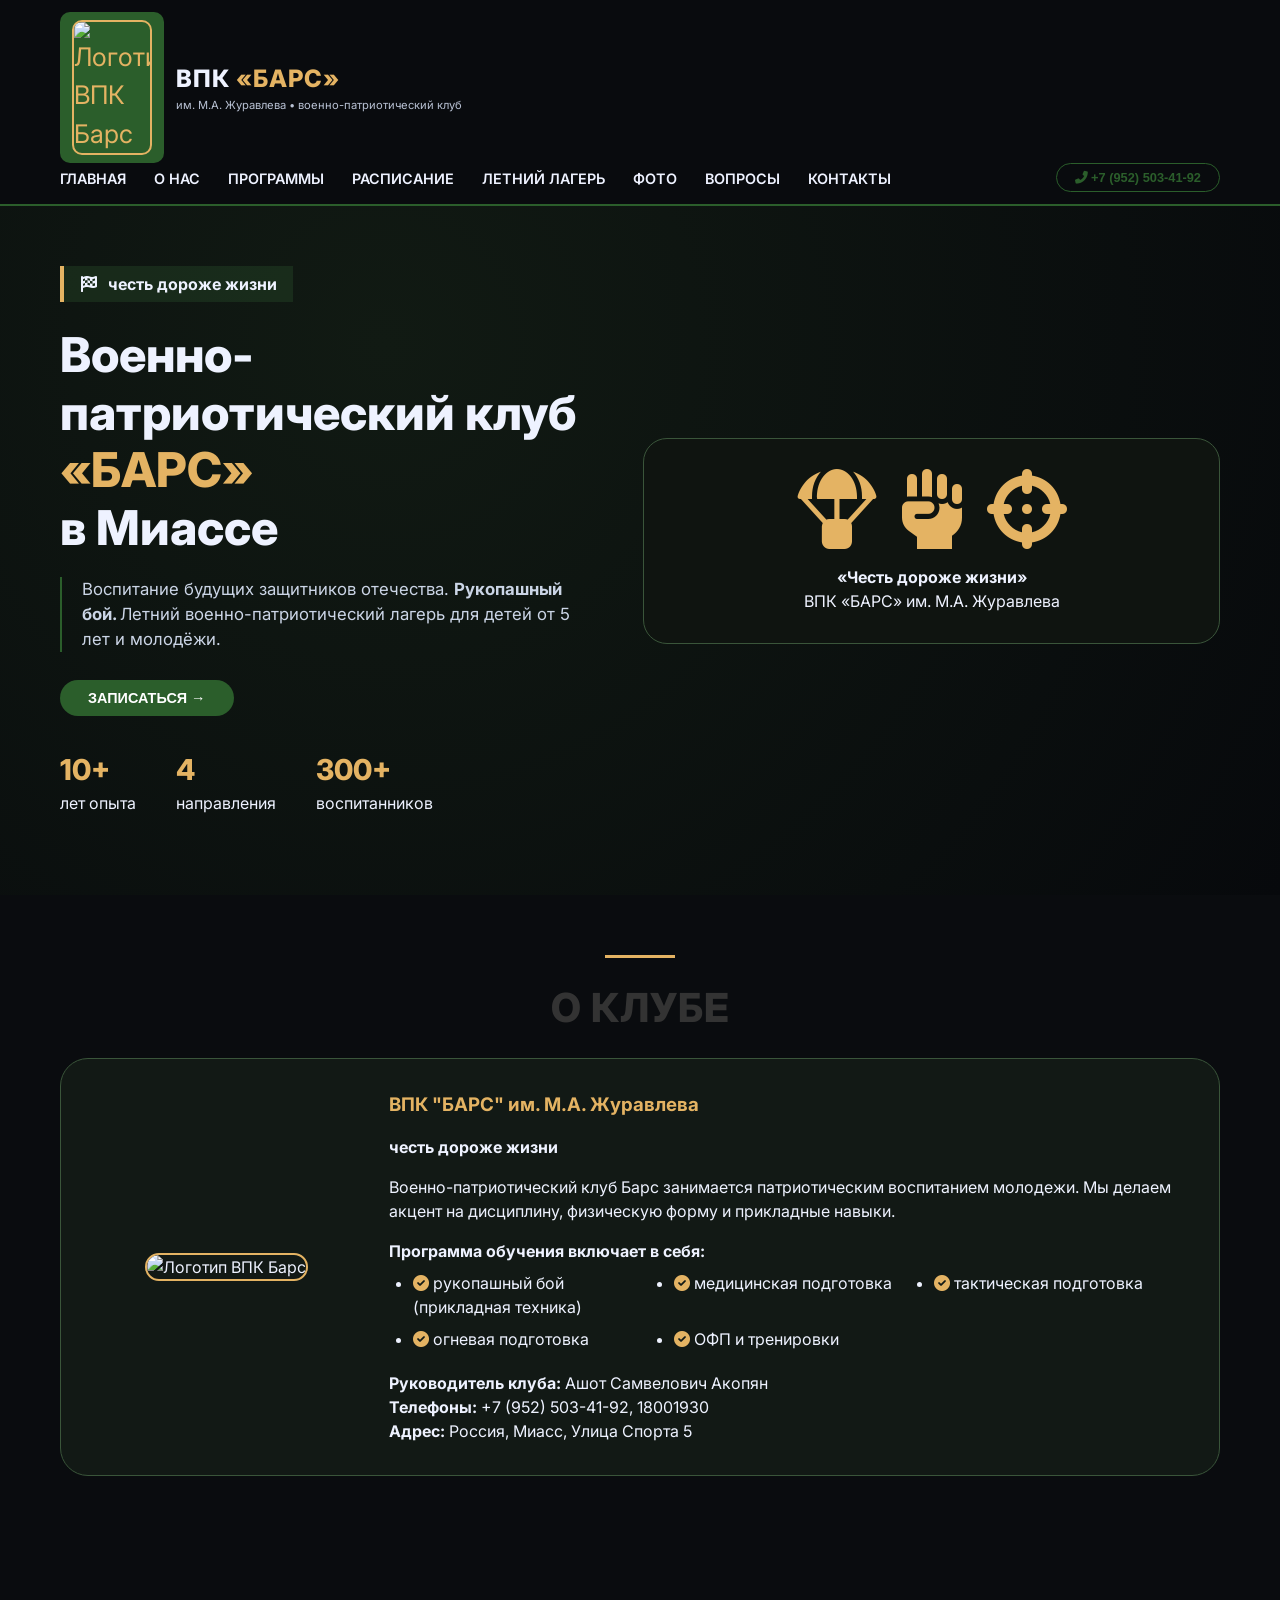
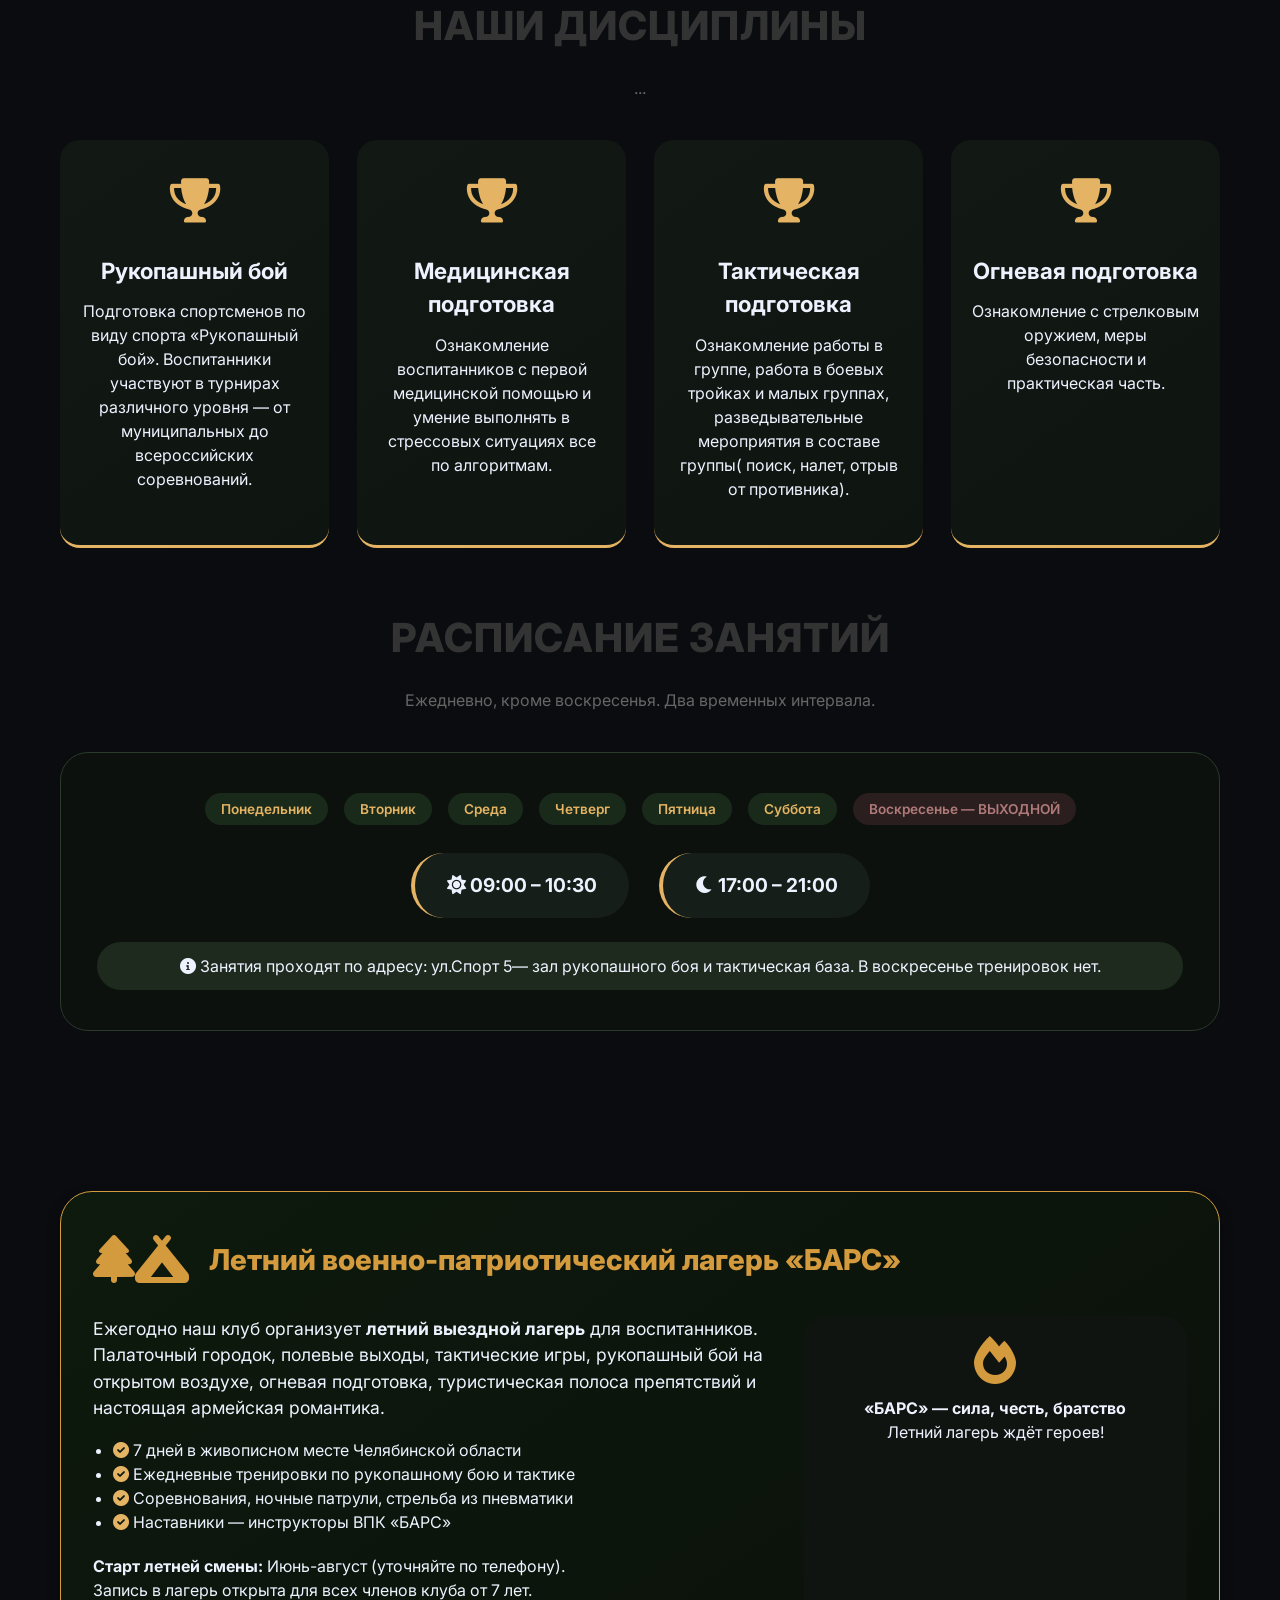
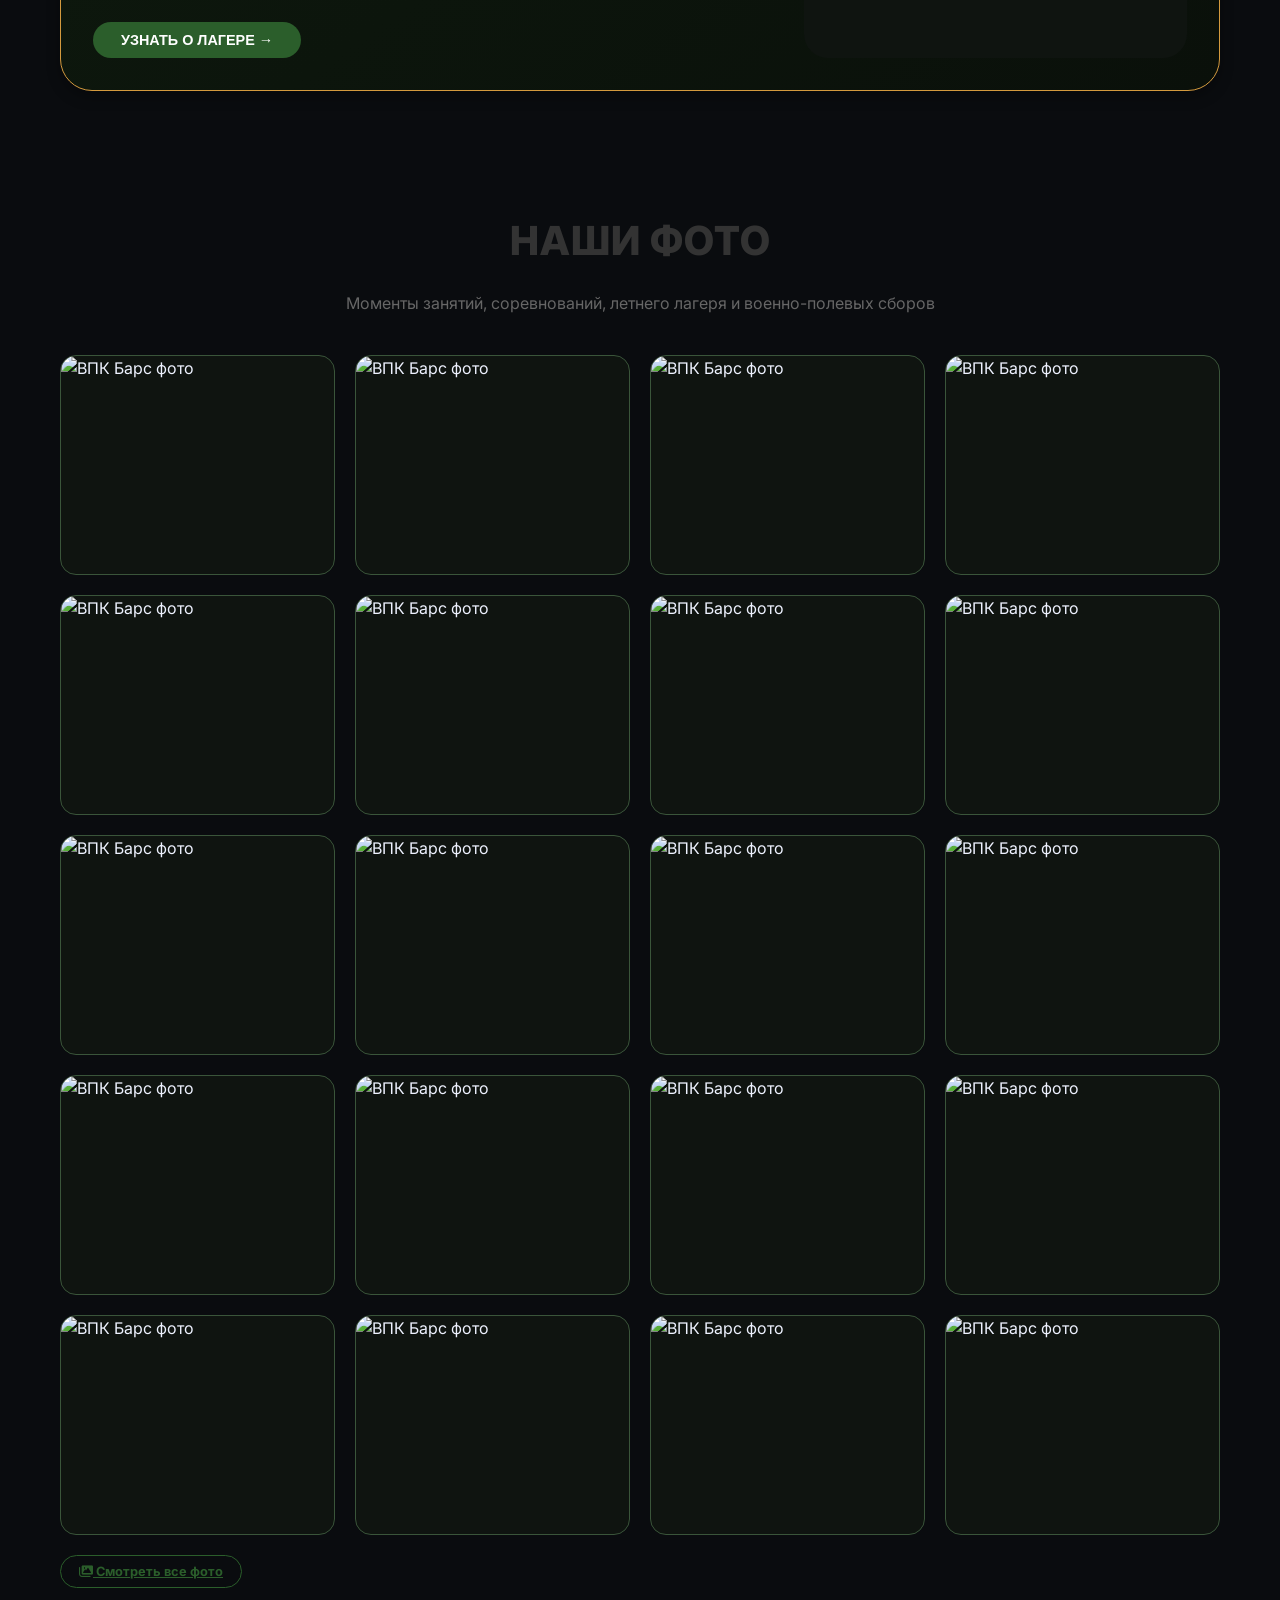
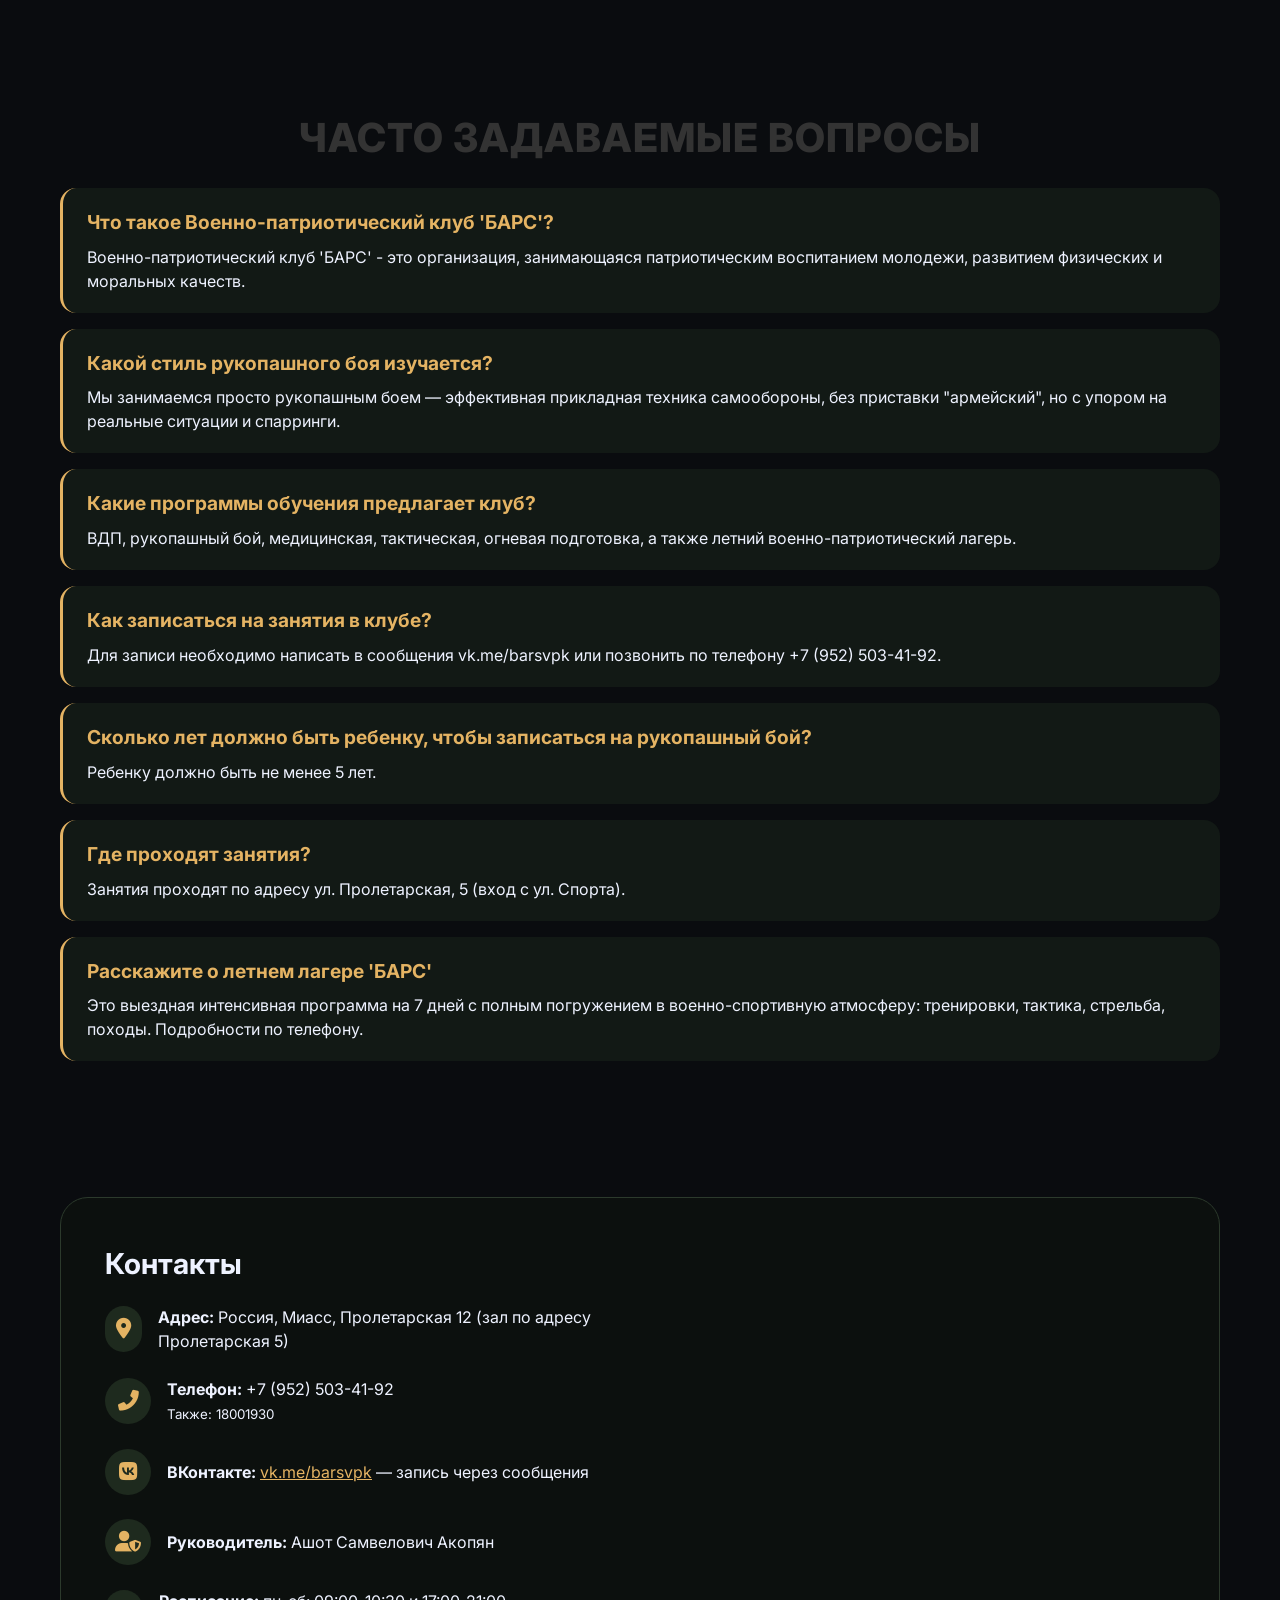
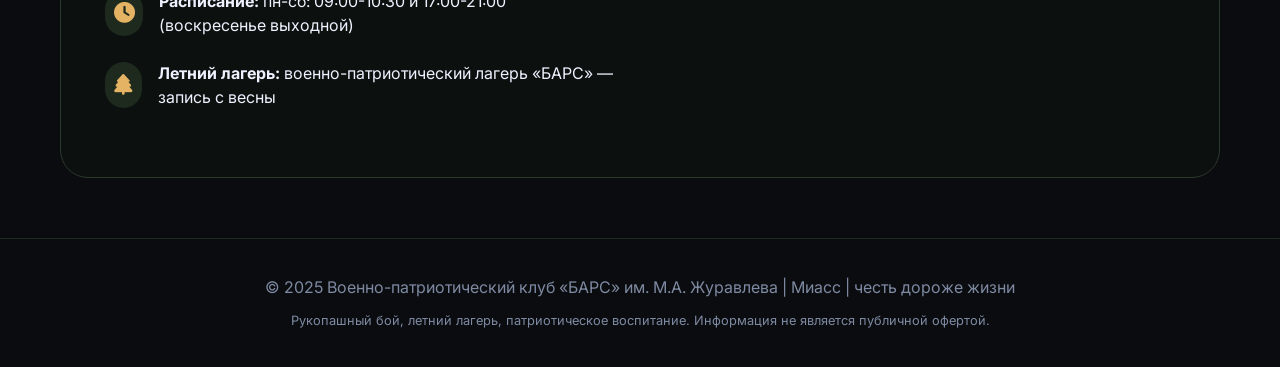
==== commit ada1f726: "Update index.html" ====
--- a/index.html
+++ b/index.html
@@ -45,7 +45,7 @@
                 <div class="hero-content">
                     <div class="hero-badge"><i class="fas fa-flag-checkered"></i> честь дороже жизни</div>
                     <h1>Военно-патриотический клуб <span class="gold-text">«БАРС»</span><br>в Миассе</h1>
-                    <p class="hero-desc">Воспитание будущих защитников отечества.<strong>Рукопашный бой. </strong>Летний военно-патриотический лагерь для детей от  5 лет и молодёжи. </p>
+                    <p class="hero-desc">Воспитание будущих защитников отечества. <strong>Рукопашный бой. </strong>Летний военно-патриотический лагерь для детей от  5 лет и молодёжи. </p>
                     <button class="btn-primary" onclick="window.location.href='tel:+79525034192'">Записаться →</button>
                     <div class="hero-stats">
                         <div class="stat"><h3>10+</h3><p>лет опыта</p></div>
